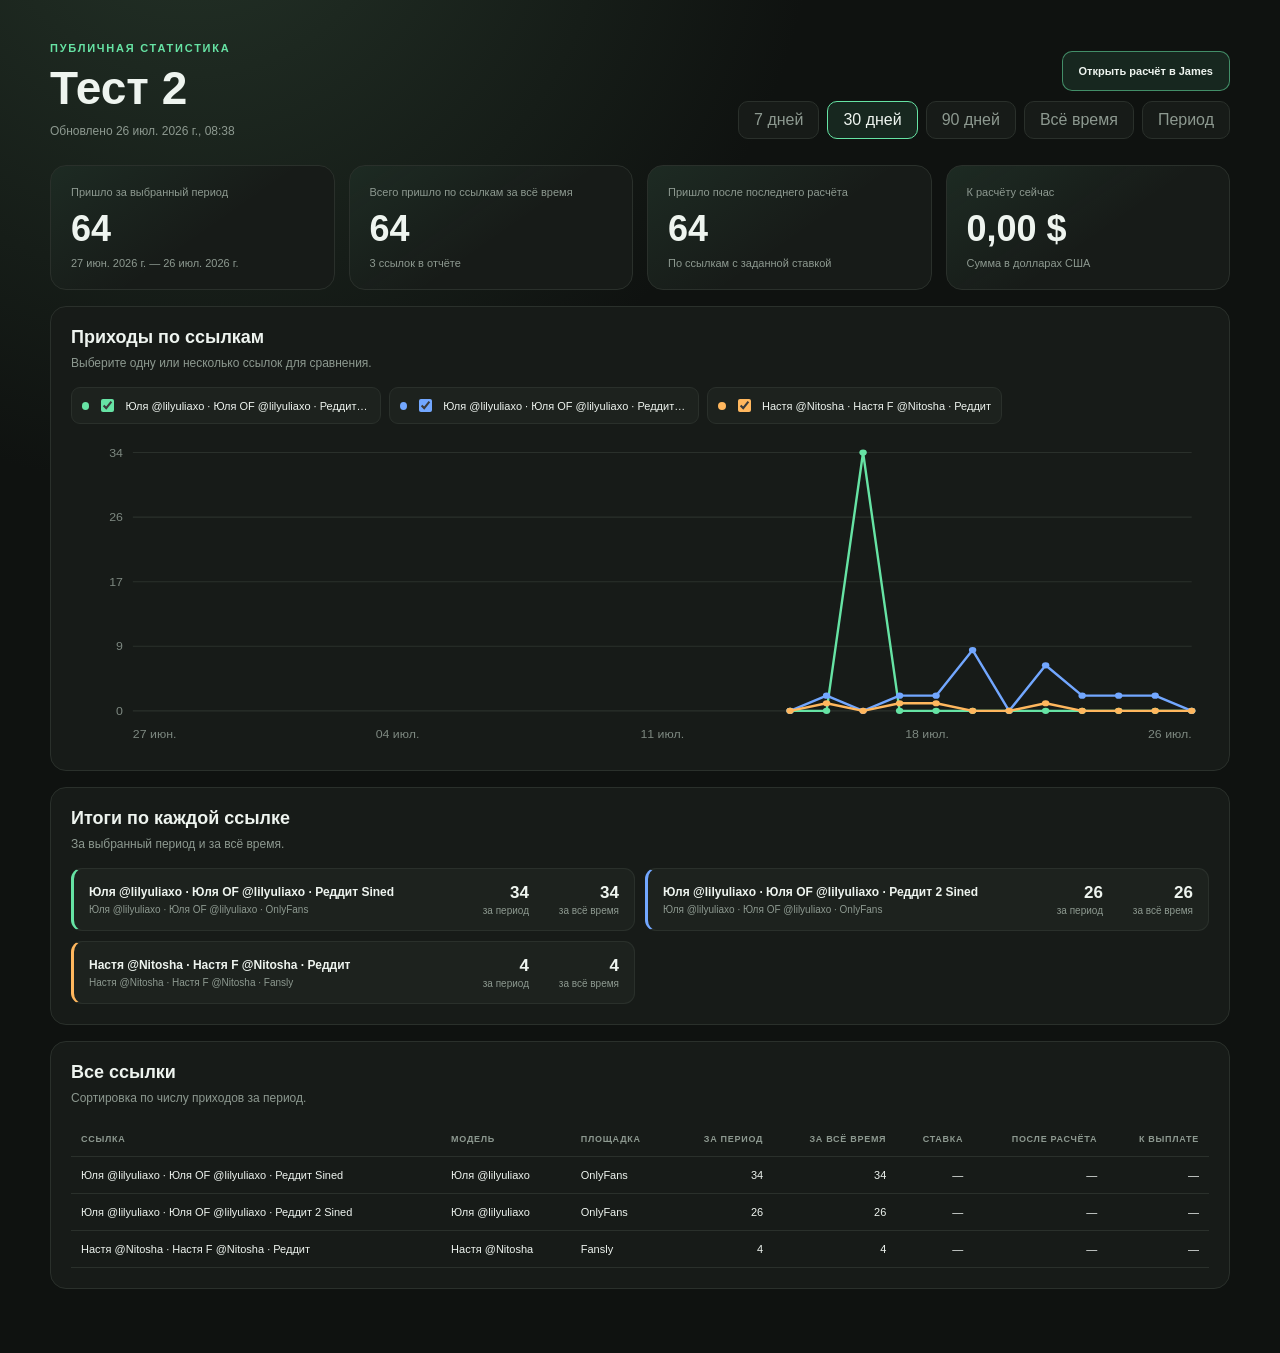
==== shared/1/index.html @ b316cd3e "Publish shared report · Тест 2" ====
<!doctype html>
<html lang="ru">
<head>
  <meta charset="utf-8">
  <meta name="viewport" content="width=device-width,initial-scale=1">
  <meta name="robots" content="noindex,nofollow">
  <meta name="referrer" content="no-referrer">
  <meta http-equiv="Content-Security-Policy" content="default-src 'none'; script-src 'unsafe-inline'; style-src 'unsafe-inline'; img-src data:; connect-src 'none'; font-src 'none'; object-src 'none'; base-uri 'none'; form-action 'none'">
  <title>Тест 2 · Статистика приходов</title>
  <style>
  :root{color-scheme:dark;--bg:#0f1210;--surface:#171b18;--surface-2:#1d221e;--line:#2a302b;--text:#eef4ef;--muted:#8d9990;--green:#66e3a4;--radius:16px;font-family:Inter,-apple-system,BlinkMacSystemFont,"Segoe UI",sans-serif}
  *{box-sizing:border-box}body{margin:0;background:radial-gradient(circle at 15% -10%,#243328 0,transparent 34%),var(--bg);color:var(--text)}button,input,a{font:inherit}.shell{width:min(1180px,calc(100% - 32px));margin:0 auto;padding:38px 0 64px}
  .eyebrow{color:var(--green);font-size:11px;font-weight:800;letter-spacing:.16em;text-transform:uppercase}.heading{display:flex;align-items:flex-end;justify-content:space-between;gap:24px;margin-bottom:26px}.heading h1{max-width:740px;margin:8px 0 9px;font-size:clamp(28px,4vw,46px);line-height:1.05}.muted{color:var(--muted);font-size:12px}.range-controls,.custom-range,.series-filters{display:flex;align-items:center;flex-wrap:wrap;gap:8px}
  .heading-actions{display:grid;justify-items:end;gap:10px}.manage-link{min-height:40px;display:inline-flex;align-items:center;padding:0 16px;border:1px solid rgba(102,227,164,.55);border-radius:10px;background:rgba(102,227,164,.1);color:var(--text);font-size:11px;font-weight:750;text-decoration:none}.manage-link:hover{background:rgba(102,227,164,.16)}
  .range-controls{justify-content:flex-end}.range-controls button,.custom-range button{min-height:38px;padding:0 15px;border:1px solid var(--line);border-radius:10px;background:var(--surface);color:var(--muted);cursor:pointer}.range-controls button.active{border-color:var(--green);background:rgba(102,227,164,.1);color:var(--text)}.custom-range{justify-content:flex-end;margin:-12px 0 18px}.custom-range[hidden]{display:none}.custom-range label{display:flex;align-items:center;gap:8px;color:var(--muted);font-size:11px}.custom-range input{height:38px;border:1px solid var(--line);border-radius:10px;background:var(--surface);color:var(--text);padding:0 10px}
  .metric-grid{display:grid;grid-template-columns:repeat(4,minmax(0,1fr));gap:14px}.metric{padding:20px;border:1px solid var(--line);border-radius:var(--radius);background:linear-gradient(145deg,rgba(102,227,164,.08),transparent 55%),var(--surface)}.metric span,.metric small{display:block;color:var(--muted);font-size:11px}.metric strong{display:block;margin:10px 0 7px;font-size:clamp(26px,3vw,36px)}
  .card{margin-top:16px;padding:20px;border:1px solid var(--line);border-radius:var(--radius);background:var(--surface)}.card-heading{display:flex;align-items:flex-start;justify-content:space-between;gap:18px;margin-bottom:16px}.card-heading h2{margin:0 0 5px;font-size:18px}.series-filters{margin-bottom:12px}.series-filter{--series-color:var(--green);display:flex;align-items:center;gap:8px;max-width:310px;padding:8px 10px;border:1px solid var(--line);border-radius:9px;background:var(--surface-2);font-size:11px;cursor:pointer}.series-filter:before{width:8px;height:8px;border-radius:50%;background:var(--series-color);content:""}.series-filter span{overflow:hidden;text-overflow:ellipsis;white-space:nowrap}.series-filter input{accent-color:var(--series-color)}
  #chart{position:relative;min-height:310px}#chart svg{width:100%;height:310px;overflow:visible}.grid-line{stroke:#2a302b;stroke-width:1}.axis-label{fill:#7d8880;font-size:10px}.chart-line{fill:none;stroke-width:2.4;stroke-linecap:round;stroke-linejoin:round;vector-effect:non-scaling-stroke}.chart-crosshair{stroke:rgba(238,244,239,.45);stroke-width:1;stroke-dasharray:4 4;vector-effect:non-scaling-stroke}.chart-hover-dot{stroke:var(--surface);stroke-width:2;vector-effect:non-scaling-stroke}.chart-hit-area{fill:transparent;cursor:crosshair;touch-action:pan-y}.chart-tooltip{position:absolute;z-index:2;min-width:190px;max-width:290px;padding:11px;border:1px solid #374039;border-radius:10px;background:rgba(15,18,16,.96);box-shadow:0 12px 34px rgba(0,0,0,.32);pointer-events:none}.chart-tooltip>strong{display:block;margin-bottom:8px;font-size:11px}.chart-tooltip-rows{display:grid;gap:6px}.chart-tooltip-rows>span{display:grid;grid-template-columns:8px minmax(0,1fr) auto;align-items:center;gap:7px;font-size:10px}.chart-tooltip-rows i{width:8px;height:8px;border-radius:50%}.chart-tooltip-rows span{overflow:hidden;color:var(--muted);text-overflow:ellipsis;white-space:nowrap}.chart-tooltip-rows b{font-variant-numeric:tabular-nums}.chart-empty{min-height:300px;display:grid;place-items:center;color:var(--muted)}
  .link-cards{display:grid;grid-template-columns:repeat(2,minmax(0,1fr));gap:10px}.link-card{--series-color:var(--green);display:flex;align-items:center;justify-content:space-between;gap:16px;padding:14px 15px;border:1px solid var(--line);border-left:3px solid var(--series-color);border-radius:11px;background:var(--surface-2)}.link-card>div:first-child{min-width:0}.link-card strong,.link-card small{display:block}.link-card strong{font-size:12px}.link-card small{margin-top:5px;color:var(--muted);font-size:10px}.link-card .settlement-meta{margin-top:8px;color:#b7c2b9}.link-card-values{display:grid;grid-template-columns:repeat(2,minmax(72px,auto));gap:12px 18px;text-align:right}.link-card-values b,.link-card-values small{display:block}.link-card-values b{font-size:17px}.link-card-values small{margin-top:2px}
  .table-wrap{overflow:auto}table{width:100%;border-collapse:collapse;font-size:11px}th,td{padding:12px 10px;border-bottom:1px solid var(--line);text-align:left;white-space:nowrap}th{color:var(--muted);font-size:9px;letter-spacing:.08em;text-transform:uppercase}.number{text-align:right;font-variant-numeric:tabular-nums}
  @media(max-width:960px){.metric-grid{grid-template-columns:repeat(2,minmax(0,1fr))}}
  @media(max-width:760px){.shell{width:min(100% - 20px,1180px);padding-top:24px}.heading{align-items:flex-start;flex-direction:column}.heading-actions{justify-items:start}.range-controls{justify-content:flex-start}.metric-grid,.link-cards{grid-template-columns:1fr}.card{padding:15px}.card-heading{flex-direction:column}.link-card{align-items:flex-start;flex-direction:column}.link-card-values{width:100%;text-align:left}#chart,#chart svg{min-height:250px;height:250px}}
</style>
</head>
<body>
  <main class="shell">
    <header class="heading">
      <div><span class="eyebrow">Публичная статистика</span><h1 id="reportName"></h1><span id="generatedAt" class="muted"></span></div>
      <div class="heading-actions">
        <a class="manage-link" href="https://james-online-app.zendard78.chatgpt.site/?tab=sharedReports&amp;report=1" target="_blank" rel="noopener noreferrer">Открыть расчёт в James</a>
        <div class="range-controls" aria-label="Период">
          <button type="button" data-range="7">7 дней</button>
          <button class="active" type="button" data-range="30">30 дней</button>
          <button type="button" data-range="90">90 дней</button>
          <button type="button" data-range="all">Всё время</button>
          <button type="button" data-range="custom">Период</button>
        </div>
      </div>
    </header>
    <div id="customRange" class="custom-range" hidden><label>С даты <input id="dateFrom" type="date"></label><label>По дату <input id="dateTo" type="date"></label><button id="applyRange" type="button">Применить</button></div>
    <section class="metric-grid">
      <article class="metric"><span>Пришло за выбранный период</span><strong id="periodTotal">0</strong><small id="rangeLabel"></small></article>
      <article class="metric"><span>Всего пришло по ссылкам за всё время</span><strong id="allTimeTotal">0</strong><small>3 ссылок в отчёте</small></article>
      <article class="metric"><span>Пришло после последнего расчёта</span><strong id="dueSubscribersTotal">0</strong><small>По ссылкам с заданной ставкой</small></article>
      <article class="metric"><span>К расчёту сейчас</span><strong id="dueAmountTotal">$0</strong><small>Сумма в долларах США</small></article>
    </section>
    <section class="card"><div class="card-heading"><div><h2>Приходы по ссылкам</h2><span class="muted">Выберите одну или несколько ссылок для сравнения.</span></div></div><div id="seriesFilters" class="series-filters"></div><div id="chart" role="img" aria-label="График приходов по ссылкам"></div></section>
    <section class="card"><div class="card-heading"><div><h2>Итоги по каждой ссылке</h2><span class="muted">За выбранный период и за всё время.</span></div></div><div id="linkCards" class="link-cards"></div></section>
    <section class="card"><div class="card-heading"><div><h2>Все ссылки</h2><span class="muted">Сортировка по числу приходов за период.</span></div></div><div class="table-wrap"><table><thead><tr><th>Ссылка</th><th>Модель</th><th>Площадка</th><th class="number">За период</th><th class="number">За всё время</th><th class="number">Ставка</th><th class="number">После расчёта</th><th class="number">К выплате</th></tr></thead><tbody id="reportRows"></tbody></table></div></section>
  </main>
  <script id="report-data" type="application/json">{"schemaVersion":2,"name":"Тест 2","generatedAt":"2026-07-26T08:38:08.080Z","managementUrl":"https://james-online-app.zendard78.chatgpt.site/?tab=sharedReports&report=1","series":[{"id":"c42627c9-34d9-4897-bea7-6b81f7893067:реддит sined","modelId":"legacy-model","modelName":"Юля @lilyuliaxo","pageId":"c42627c9-34d9-4897-bea7-6b81f7893067","pageName":"Юля OF @lilyuliaxo","platform":"onlyfans","label":"Юля @lilyuliaxo · Юля OF @lilyuliaxo · Реддит Sined","color":"#66e3a4","values":[{"date":"2026-07-15","value":0},{"date":"2026-07-16","value":0},{"date":"2026-07-17","value":34},{"date":"2026-07-18","value":0},{"date":"2026-07-19","value":0},{"date":"2026-07-20","value":0},{"date":"2026-07-21","value":0},{"date":"2026-07-22","value":0},{"date":"2026-07-23","value":0},{"date":"2026-07-24","value":0},{"date":"2026-07-25","value":0},{"date":"2026-07-26","value":0}],"total":34,"payout":{"rate":0,"settledTotal":0,"settledAt":"","dueSubscribers":34,"dueAmount":0}},{"id":"c42627c9-34d9-4897-bea7-6b81f7893067:реддит 2 sined","modelId":"legacy-model","modelName":"Юля @lilyuliaxo","pageId":"c42627c9-34d9-4897-bea7-6b81f7893067","pageName":"Юля OF @lilyuliaxo","platform":"onlyfans","label":"Юля @lilyuliaxo · Юля OF @lilyuliaxo · Реддит 2 Sined","color":"#72a7ff","values":[{"date":"2026-07-15","value":0},{"date":"2026-07-16","value":2},{"date":"2026-07-17","value":0},{"date":"2026-07-18","value":2},{"date":"2026-07-19","value":2},{"date":"2026-07-20","value":8},{"date":"2026-07-21","value":0},{"date":"2026-07-22","value":6},{"date":"2026-07-23","value":2},{"date":"2026-07-24","value":2},{"date":"2026-07-25","value":2},{"date":"2026-07-26","value":0}],"total":26,"payout":{"rate":0,"settledTotal":0,"settledAt":"","dueSubscribers":26,"dueAmount":0}},{"id":"5571b879-e197-4fa4-8a8e-0ea846f3043e:реддит","modelId":"cf2edc68-147a-4d9d-b8b1-5f0ba461cb7d","modelName":"Настя @Nitosha","pageId":"5571b879-e197-4fa4-8a8e-0ea846f3043e","pageName":"Настя F @Nitosha","platform":"fansly","label":"Настя @Nitosha · Настя F @Nitosha · Реддит","color":"#ffb75e","values":[{"date":"2026-07-15","value":0},{"date":"2026-07-16","value":1},{"date":"2026-07-17","value":0},{"date":"2026-07-18","value":1},{"date":"2026-07-19","value":1},{"date":"2026-07-20","value":0},{"date":"2026-07-21","value":0},{"date":"2026-07-22","value":1},{"date":"2026-07-23","value":0},{"date":"2026-07-24","value":0},{"date":"2026-07-25","value":0},{"date":"2026-07-26","value":0}],"total":4,"payout":{"rate":0,"settledTotal":0,"settledAt":"","dueSubscribers":4,"dueAmount":0}}]}</script>
  <script>(function publicReportApp() {
  const report = JSON.parse(document.querySelector("#report-data").textContent);
  const selected = new Set(report.series.map((item) => item.id));
  const allDates = report.series.flatMap((item) => item.values.map((entry) => entry.date)).sort();
  const lastDate = allDates.at(-1) || new Date().toISOString().slice(0, 10);
  const firstDate = allDates[0] || lastDate;
  let rangeMode = "30";

  const $ = (selector) => document.querySelector(selector);
  const formatNumber = (value) => new Intl.NumberFormat("ru-RU").format(Number(value) || 0);
  const formatCurrency = (value) => new Intl.NumberFormat("ru-RU", {
    style: "currency",
    currency: "USD",
    minimumFractionDigits: 2,
    maximumFractionDigits: 2
  }).format(Number(value) || 0);
  const formatDate = (value, includeYear = true) => new Intl.DateTimeFormat("ru-RU", {
    day: "2-digit",
    month: "short",
    ...(includeYear ? { year: "numeric" } : {})
  }).format(new Date(value + "T12:00:00"));
  const formatTimestamp = (value) => value
    ? new Intl.DateTimeFormat("ru-RU", {
        dateStyle: "medium",
        timeStyle: "short"
      }).format(new Date(value))
    : "Расчётов ещё не было";
  const addDays = (value, amount) => {
    const date = new Date(value + "T12:00:00");
    date.setDate(date.getDate() + amount);
    return date.toISOString().slice(0, 10);
  };
  const forms = (value) => {
    const number = Math.abs(Number(value)) % 100;
    const last = number % 10;
    return number > 10 && number < 20 ? "фанов" : last === 1 ? "фан" : last > 1 && last < 5 ? "фана" : "фанов";
  };

  function activeRange() {
    if (rangeMode === "all") return { from: firstDate, to: lastDate };
    if (rangeMode === "custom") return { from: $("#dateFrom").value, to: $("#dateTo").value };
    return { from: addDays(lastDate, -(Number(rangeMode) - 1)), to: lastDate };
  }

  function valuesInRange(item, range) {
    return item.values.filter((entry) => entry.date >= range.from && entry.date <= range.to);
  }

  function totalInRange(item, range) {
    return valuesInRange(item, range).reduce((sum, entry) => sum + entry.value, 0);
  }

  function renderFilters() {
    const fragment = document.createDocumentFragment();
    report.series.forEach((item) => {
      const label = document.createElement("label");
      label.className = "series-filter";
      label.style.setProperty("--series-color", item.color);
      const input = document.createElement("input");
      input.type = "checkbox";
      input.checked = selected.has(item.id);
      input.addEventListener("change", () => {
        if (input.checked) selected.add(item.id); else selected.delete(item.id);
        render();
      });
      const copy = document.createElement("span");
      copy.textContent = item.label;
      label.append(input, copy);
      fragment.append(label);
    });
    $("#seriesFilters").replaceChildren(fragment);
  }

  function renderChart(range) {
    const series = report.series.filter((item) => selected.has(item.id)).map((item) => ({
      ...item,
      values: valuesInRange(item, range)
    }));
    const points = series.flatMap((item) => item.values);
    if (!points.length) {
      const empty = document.createElement("div");
      empty.className = "chart-empty";
      empty.textContent = "Нет данных для выбранного периода";
      $("#chart").replaceChildren(empty);
      return;
    }
    const ns = "http://www.w3.org/2000/svg";
    const svg = document.createElementNS(ns, "svg");
    svg.setAttribute("viewBox", "0 0 920 300");
    svg.setAttribute("preserveAspectRatio", "none");
    const left = 50;
    const right = 14;
    const top = 16;
    const bottom = 34;
    const width = 920 - left - right;
    const height = 300 - top - bottom;
    const start = new Date(range.from + "T00:00:00Z").getTime();
    const end = new Date(range.to + "T00:00:00Z").getTime();
    const span = Math.max(86400000, end - start);
    const maximum = Math.max(1, ...points.map((entry) => Number(entry.value) || 0));
    const x = (date) => left + ((new Date(date + "T00:00:00Z").getTime() - start) / span) * width;
    const y = (value) => top + height - (Number(value) / maximum) * height;

    for (let index = 0; index <= 4; index += 1) {
      const ratio = index / 4;
      const gridY = top + ratio * height;
      const line = document.createElementNS(ns, "line");
      line.setAttribute("x1", left);
      line.setAttribute("x2", left + width);
      line.setAttribute("y1", gridY);
      line.setAttribute("y2", gridY);
      line.setAttribute("class", "grid-line");
      const label = document.createElementNS(ns, "text");
      label.setAttribute("x", left - 8);
      label.setAttribute("y", gridY + 4);
      label.setAttribute("text-anchor", "end");
      label.setAttribute("class", "axis-label");
      label.textContent = formatNumber(Math.round(maximum * (1 - ratio)));
      svg.append(line, label);
    }
    for (let index = 0; index <= 4; index += 1) {
      const ratio = index / 4;
      const date = new Date(start + (end - start) * ratio).toISOString().slice(0, 10);
      const label = document.createElementNS(ns, "text");
      label.setAttribute("x", left + width * ratio);
      label.setAttribute("y", 292);
      label.setAttribute("text-anchor", index === 0 ? "start" : index === 4 ? "end" : "middle");
      label.setAttribute("class", "axis-label");
      label.textContent = formatDate(date, false);
      svg.append(label);
    }
    series.forEach((item) => {
      if (!item.values.length) return;
      const path = document.createElementNS(ns, "path");
      path.setAttribute("d", item.values.map((entry, index) => (index ? "L" : "M") + x(entry.date).toFixed(2) + "," + y(entry.value).toFixed(2)).join(" "));
      path.setAttribute("class", "chart-line");
      path.setAttribute("stroke", item.color);
      svg.append(path);
      const dotStep = Math.max(1, Math.ceil(item.values.length / 70));
      item.values.forEach((entry, index) => {
        if (index % dotStep && index !== item.values.length - 1) return;
        const dot = document.createElementNS(ns, "circle");
        dot.setAttribute("cx", x(entry.date));
        dot.setAttribute("cy", y(entry.value));
        dot.setAttribute("r", 3);
        dot.setAttribute("fill", item.color);
        const title = document.createElementNS(ns, "title");
        title.textContent = item.label + " · " + formatDate(entry.date) + " · " + formatNumber(entry.value) + " " + forms(entry.value);
        dot.append(title);
        svg.append(dot);
      });
    });
    const crosshair = document.createElementNS(ns, "line");
    crosshair.setAttribute("y1", top);
    crosshair.setAttribute("y2", top + height);
    crosshair.setAttribute("class", "chart-crosshair");
    crosshair.style.display = "none";
    svg.append(crosshair);

    const hoverDots = series.map((item) => {
      const dot = document.createElementNS(ns, "circle");
      dot.setAttribute("r", 4.5);
      dot.setAttribute("fill", item.color);
      dot.setAttribute("class", "chart-hover-dot");
      dot.style.display = "none";
      svg.append(dot);
      return { item, dot };
    });
    const hitArea = document.createElementNS(ns, "rect");
    hitArea.setAttribute("x", left);
    hitArea.setAttribute("y", top);
    hitArea.setAttribute("width", width);
    hitArea.setAttribute("height", height);
    hitArea.setAttribute("class", "chart-hit-area");
    svg.append(hitArea);

    const tooltip = document.createElement("div");
    tooltip.className = "chart-tooltip";
    tooltip.hidden = true;
    const dates = [...new Set(points.map((entry) => entry.date))].sort();
    const chart = $("#chart");
    const hideTooltip = () => {
      tooltip.hidden = true;
      crosshair.style.display = "none";
      hoverDots.forEach(({ dot }) => { dot.style.display = "none"; });
    };
    const showTooltip = (event) => {
      const bounds = svg.getBoundingClientRect();
      if (!bounds.width || !dates.length) return;
      const pointerRatio = Math.max(
        0,
        Math.min(1, (event.clientX - bounds.left) / bounds.width)
      );
      const pointerTime = start + pointerRatio * (end - start);
      const date = dates.reduce((nearest, candidate) =>
        Math.abs(new Date(candidate + "T00:00:00Z").getTime() - pointerTime) <
        Math.abs(new Date(nearest + "T00:00:00Z").getTime() - pointerTime)
          ? candidate
          : nearest
      );
      const viewX = x(date);
      crosshair.setAttribute("x1", viewX);
      crosshair.setAttribute("x2", viewX);
      crosshair.style.display = "";

      const title = document.createElement("strong");
      title.textContent = formatDate(date);
      const rows = document.createElement("div");
      rows.className = "chart-tooltip-rows";
      hoverDots.forEach(({ item, dot }) => {
        const value = item.values.find((entry) => entry.date === date)?.value || 0;
        dot.setAttribute("cx", viewX);
        dot.setAttribute("cy", y(value));
        dot.style.display = "";
        const row = document.createElement("span");
        const marker = document.createElement("i");
        marker.style.background = item.color;
        const label = document.createElement("span");
        label.textContent = item.label;
        const amount = document.createElement("b");
        amount.textContent = formatNumber(value);
        row.append(marker, label, amount);
        rows.append(row);
      });
      tooltip.replaceChildren(title, rows);
      tooltip.hidden = false;
      const chartBounds = chart.getBoundingClientRect();
      const desiredLeft = event.clientX - chartBounds.left + 14;
      const maxLeft = Math.max(8, chartBounds.width - tooltip.offsetWidth - 8);
      tooltip.style.left = Math.min(maxLeft, Math.max(8, desiredLeft)) + "px";
      tooltip.style.top = "12px";
    };
    hitArea.addEventListener("pointermove", showTooltip);
    hitArea.addEventListener("pointerleave", hideTooltip);
    chart.replaceChildren(svg, tooltip);
  }

  function renderCards(range) {
    const cards = report.series.map((item) => {
      const card = document.createElement("article");
      card.className = "link-card";
      card.style.setProperty("--series-color", item.color);
      const heading = document.createElement("div");
      const label = document.createElement("strong");
      label.textContent = item.label;
      const meta = document.createElement("small");
      meta.textContent = item.modelName + " · " + item.pageName + " · " + (item.platform === "fansly" ? "Fansly" : "OnlyFans");
      heading.append(label, meta);
      const values = document.createElement("div");
      values.className = "link-card-values";
      const period = document.createElement("span");
      period.innerHTML = "<b>" + formatNumber(totalInRange(item, range)) + "</b><small>за период</small>";
      const all = document.createElement("span");
      all.innerHTML = "<b>" + formatNumber(item.total) + "</b><small>за всё время</small>";
      values.append(period, all);
      if (item.payout?.rate > 0) {
        const sinceSettlement = document.createElement("span");
        sinceSettlement.innerHTML =
          "<b>" + formatNumber(item.payout.dueSubscribers) +
          "</b><small>после расчёта</small>";
        const due = document.createElement("span");
        due.innerHTML =
          "<b>" + formatCurrency(item.payout.dueAmount) +
          "</b><small>" + formatCurrency(item.payout.rate) +
          " за подписчика</small>";
        values.append(sinceSettlement, due);
        const settlement = document.createElement("small");
        settlement.className = "settlement-meta";
        settlement.textContent =
          "Последний расчёт: " + formatTimestamp(item.payout.settledAt);
        heading.append(settlement);
      }
      card.append(heading, values);
      return card;
    });
    $("#linkCards").replaceChildren(...cards);
  }

  function renderTable(range) {
    const rows = [...report.series]
      .sort((left, right) => totalInRange(right, range) - totalInRange(left, range))
      .map((item) => {
        const row = document.createElement("tr");
        [
          item.label,
          item.modelName,
          item.platform === "fansly" ? "Fansly" : "OnlyFans",
          formatNumber(totalInRange(item, range)),
          formatNumber(item.total),
          item.payout?.rate > 0
            ? formatCurrency(item.payout.rate)
            : "—",
          item.payout?.rate > 0
            ? formatNumber(item.payout.dueSubscribers)
            : "—",
          item.payout?.rate > 0
            ? formatCurrency(item.payout.dueAmount)
            : "—"
        ].forEach((value, index) => {
          const cell = document.createElement("td");
          cell.textContent = value;
          if (index > 2) cell.className = "number";
          row.append(cell);
        });
        return row;
      });
    $("#reportRows").replaceChildren(...rows);
  }

  function render() {
    const range = activeRange();
    if (!range.from || !range.to || range.from > range.to) return;
    const periodTotal = report.series.reduce((sum, item) => sum + totalInRange(item, range), 0);
    const allTimeTotal = report.series.reduce((sum, item) => sum + item.total, 0);
    const dueSubscribers = report.series.reduce(
      (sum, item) => sum + (Number(item.payout?.dueSubscribers) || 0),
      0
    );
    const dueAmount = report.series.reduce(
      (sum, item) => sum + (Number(item.payout?.dueAmount) || 0),
      0
    );
    $("#periodTotal").textContent = formatNumber(periodTotal);
    $("#allTimeTotal").textContent = formatNumber(allTimeTotal);
    $("#dueSubscribersTotal").textContent = formatNumber(dueSubscribers);
    $("#dueAmountTotal").textContent = formatCurrency(dueAmount);
    $("#rangeLabel").textContent = formatDate(range.from) + " — " + formatDate(range.to);
    renderFilters();
    renderChart(range);
    renderCards(range);
    renderTable(range);
  }

  $("#reportName").textContent = report.name;
  $("#generatedAt").textContent = "Обновлено " + new Intl.DateTimeFormat("ru-RU", { dateStyle: "medium", timeStyle: "short" }).format(new Date(report.generatedAt));
  $("#dateFrom").value = firstDate;
  $("#dateTo").value = lastDate;
  document.querySelectorAll("[data-range]").forEach((button) => button.addEventListener("click", () => {
    rangeMode = button.dataset.range;
    document.querySelectorAll("[data-range]").forEach((item) => item.classList.toggle("active", item === button));
    $("#customRange").hidden = rangeMode !== "custom";
    if (rangeMode !== "custom") render();
  }));
  $("#applyRange").addEventListener("click", render);
  render();
})();</script>
</body>
</html>
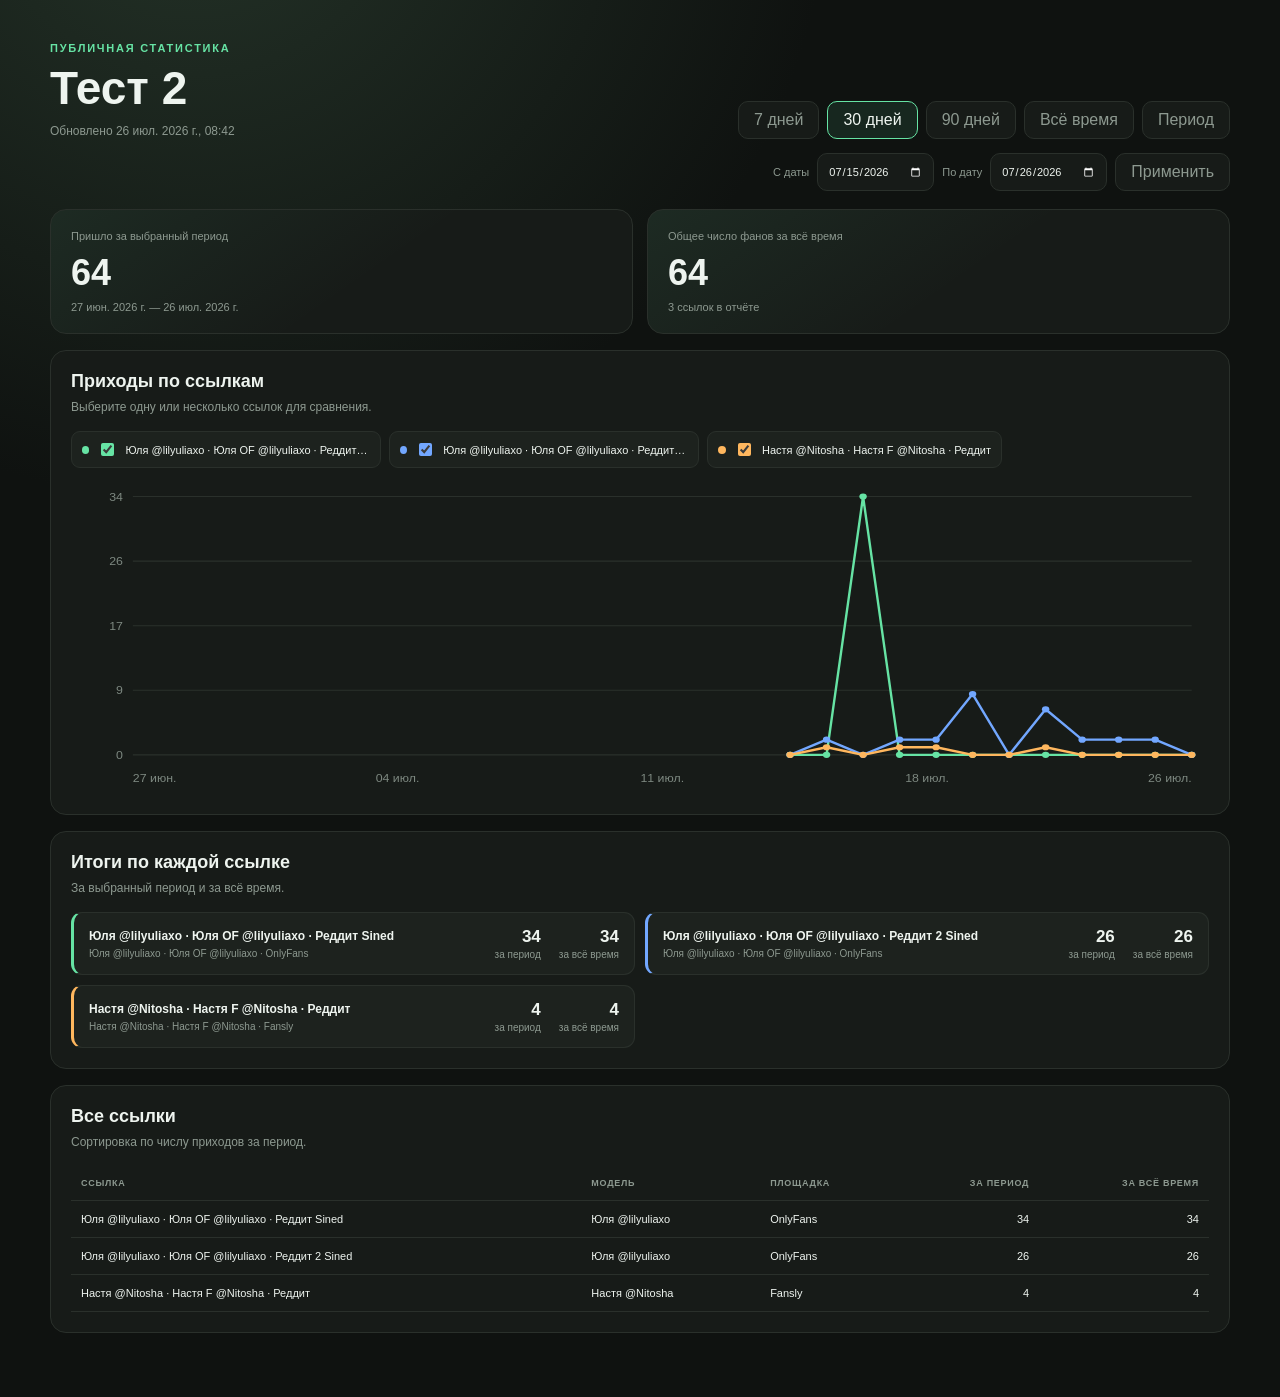
==== commit 4b373eaf: "Update shared report · Тест 2" ====
--- a/shared/1/index.html
+++ b/shared/1/index.html
@@ -4,51 +4,42 @@
   <meta charset="utf-8">
   <meta name="viewport" content="width=device-width,initial-scale=1">
   <meta name="robots" content="noindex,nofollow">
-  <meta name="referrer" content="no-referrer">
-  <meta http-equiv="Content-Security-Policy" content="default-src 'none'; script-src 'unsafe-inline'; style-src 'unsafe-inline'; img-src data:; connect-src 'none'; font-src 'none'; object-src 'none'; base-uri 'none'; form-action 'none'">
   <title>Тест 2 · Статистика приходов</title>
   <style>
   :root{color-scheme:dark;--bg:#0f1210;--surface:#171b18;--surface-2:#1d221e;--line:#2a302b;--text:#eef4ef;--muted:#8d9990;--green:#66e3a4;--radius:16px;font-family:Inter,-apple-system,BlinkMacSystemFont,"Segoe UI",sans-serif}
-  *{box-sizing:border-box}body{margin:0;background:radial-gradient(circle at 15% -10%,#243328 0,transparent 34%),var(--bg);color:var(--text)}button,input,a{font:inherit}.shell{width:min(1180px,calc(100% - 32px));margin:0 auto;padding:38px 0 64px}
+  *{box-sizing:border-box}body{margin:0;background:radial-gradient(circle at 15% -10%,#243328 0,transparent 34%),var(--bg);color:var(--text)}button,input{font:inherit}.shell{width:min(1180px,calc(100% - 32px));margin:0 auto;padding:38px 0 64px}
   .eyebrow{color:var(--green);font-size:11px;font-weight:800;letter-spacing:.16em;text-transform:uppercase}.heading{display:flex;align-items:flex-end;justify-content:space-between;gap:24px;margin-bottom:26px}.heading h1{max-width:740px;margin:8px 0 9px;font-size:clamp(28px,4vw,46px);line-height:1.05}.muted{color:var(--muted);font-size:12px}.range-controls,.custom-range,.series-filters{display:flex;align-items:center;flex-wrap:wrap;gap:8px}
-  .heading-actions{display:grid;justify-items:end;gap:10px}.manage-link{min-height:40px;display:inline-flex;align-items:center;padding:0 16px;border:1px solid rgba(102,227,164,.55);border-radius:10px;background:rgba(102,227,164,.1);color:var(--text);font-size:11px;font-weight:750;text-decoration:none}.manage-link:hover{background:rgba(102,227,164,.16)}
-  .range-controls{justify-content:flex-end}.range-controls button,.custom-range button{min-height:38px;padding:0 15px;border:1px solid var(--line);border-radius:10px;background:var(--surface);color:var(--muted);cursor:pointer}.range-controls button.active{border-color:var(--green);background:rgba(102,227,164,.1);color:var(--text)}.custom-range{justify-content:flex-end;margin:-12px 0 18px}.custom-range[hidden]{display:none}.custom-range label{display:flex;align-items:center;gap:8px;color:var(--muted);font-size:11px}.custom-range input{height:38px;border:1px solid var(--line);border-radius:10px;background:var(--surface);color:var(--text);padding:0 10px}
-  .metric-grid{display:grid;grid-template-columns:repeat(4,minmax(0,1fr));gap:14px}.metric{padding:20px;border:1px solid var(--line);border-radius:var(--radius);background:linear-gradient(145deg,rgba(102,227,164,.08),transparent 55%),var(--surface)}.metric span,.metric small{display:block;color:var(--muted);font-size:11px}.metric strong{display:block;margin:10px 0 7px;font-size:clamp(26px,3vw,36px)}
+  .range-controls{justify-content:flex-end}.range-controls button,.custom-range button{min-height:38px;padding:0 15px;border:1px solid var(--line);border-radius:10px;background:var(--surface);color:var(--muted);cursor:pointer}.range-controls button.active{border-color:var(--green);background:rgba(102,227,164,.1);color:var(--text)}.custom-range{justify-content:flex-end;margin:-12px 0 18px}.custom-range label{display:flex;align-items:center;gap:8px;color:var(--muted);font-size:11px}.custom-range input{height:38px;border:1px solid var(--line);border-radius:10px;background:var(--surface);color:var(--text);padding:0 10px}
+  .metric-grid{display:grid;grid-template-columns:repeat(2,minmax(0,1fr));gap:14px}.metric{padding:20px;border:1px solid var(--line);border-radius:var(--radius);background:linear-gradient(145deg,rgba(102,227,164,.08),transparent 55%),var(--surface)}.metric span,.metric small{display:block;color:var(--muted);font-size:11px}.metric strong{display:block;margin:10px 0 7px;font-size:36px}
   .card{margin-top:16px;padding:20px;border:1px solid var(--line);border-radius:var(--radius);background:var(--surface)}.card-heading{display:flex;align-items:flex-start;justify-content:space-between;gap:18px;margin-bottom:16px}.card-heading h2{margin:0 0 5px;font-size:18px}.series-filters{margin-bottom:12px}.series-filter{--series-color:var(--green);display:flex;align-items:center;gap:8px;max-width:310px;padding:8px 10px;border:1px solid var(--line);border-radius:9px;background:var(--surface-2);font-size:11px;cursor:pointer}.series-filter:before{width:8px;height:8px;border-radius:50%;background:var(--series-color);content:""}.series-filter span{overflow:hidden;text-overflow:ellipsis;white-space:nowrap}.series-filter input{accent-color:var(--series-color)}
-  #chart{position:relative;min-height:310px}#chart svg{width:100%;height:310px;overflow:visible}.grid-line{stroke:#2a302b;stroke-width:1}.axis-label{fill:#7d8880;font-size:10px}.chart-line{fill:none;stroke-width:2.4;stroke-linecap:round;stroke-linejoin:round;vector-effect:non-scaling-stroke}.chart-crosshair{stroke:rgba(238,244,239,.45);stroke-width:1;stroke-dasharray:4 4;vector-effect:non-scaling-stroke}.chart-hover-dot{stroke:var(--surface);stroke-width:2;vector-effect:non-scaling-stroke}.chart-hit-area{fill:transparent;cursor:crosshair;touch-action:pan-y}.chart-tooltip{position:absolute;z-index:2;min-width:190px;max-width:290px;padding:11px;border:1px solid #374039;border-radius:10px;background:rgba(15,18,16,.96);box-shadow:0 12px 34px rgba(0,0,0,.32);pointer-events:none}.chart-tooltip>strong{display:block;margin-bottom:8px;font-size:11px}.chart-tooltip-rows{display:grid;gap:6px}.chart-tooltip-rows>span{display:grid;grid-template-columns:8px minmax(0,1fr) auto;align-items:center;gap:7px;font-size:10px}.chart-tooltip-rows i{width:8px;height:8px;border-radius:50%}.chart-tooltip-rows span{overflow:hidden;color:var(--muted);text-overflow:ellipsis;white-space:nowrap}.chart-tooltip-rows b{font-variant-numeric:tabular-nums}.chart-empty{min-height:300px;display:grid;place-items:center;color:var(--muted)}
-  .link-cards{display:grid;grid-template-columns:repeat(2,minmax(0,1fr));gap:10px}.link-card{--series-color:var(--green);display:flex;align-items:center;justify-content:space-between;gap:16px;padding:14px 15px;border:1px solid var(--line);border-left:3px solid var(--series-color);border-radius:11px;background:var(--surface-2)}.link-card>div:first-child{min-width:0}.link-card strong,.link-card small{display:block}.link-card strong{font-size:12px}.link-card small{margin-top:5px;color:var(--muted);font-size:10px}.link-card .settlement-meta{margin-top:8px;color:#b7c2b9}.link-card-values{display:grid;grid-template-columns:repeat(2,minmax(72px,auto));gap:12px 18px;text-align:right}.link-card-values b,.link-card-values small{display:block}.link-card-values b{font-size:17px}.link-card-values small{margin-top:2px}
+  #chart{position:relative;min-height:310px}#chart svg{width:100%;height:310px;overflow:visible}.grid-line{stroke:#2a302b;stroke-width:1}.axis-label{fill:#7d8880;font-size:10px}.chart-line{fill:none;stroke-width:2.4;stroke-linecap:round;stroke-linejoin:round;vector-effect:non-scaling-stroke}.chart-empty{min-height:300px;display:grid;place-items:center;color:var(--muted)}
+  .link-cards{display:grid;grid-template-columns:repeat(2,minmax(0,1fr));gap:10px}.link-card{--series-color:var(--green);display:flex;align-items:center;justify-content:space-between;gap:16px;padding:14px 15px;border:1px solid var(--line);border-left:3px solid var(--series-color);border-radius:11px;background:var(--surface-2)}.link-card strong,.link-card small{display:block}.link-card strong{font-size:12px}.link-card small{margin-top:5px;color:var(--muted);font-size:10px}.link-card-values{display:flex;gap:18px;text-align:right}.link-card-values b,.link-card-values small{display:block}.link-card-values b{font-size:17px}.link-card-values small{margin-top:2px}
   .table-wrap{overflow:auto}table{width:100%;border-collapse:collapse;font-size:11px}th,td{padding:12px 10px;border-bottom:1px solid var(--line);text-align:left;white-space:nowrap}th{color:var(--muted);font-size:9px;letter-spacing:.08em;text-transform:uppercase}.number{text-align:right;font-variant-numeric:tabular-nums}
-  @media(max-width:960px){.metric-grid{grid-template-columns:repeat(2,minmax(0,1fr))}}
-  @media(max-width:760px){.shell{width:min(100% - 20px,1180px);padding-top:24px}.heading{align-items:flex-start;flex-direction:column}.heading-actions{justify-items:start}.range-controls{justify-content:flex-start}.metric-grid,.link-cards{grid-template-columns:1fr}.card{padding:15px}.card-heading{flex-direction:column}.link-card{align-items:flex-start;flex-direction:column}.link-card-values{width:100%;text-align:left}#chart,#chart svg{min-height:250px;height:250px}}
+  @media(max-width:760px){.shell{width:min(100% - 20px,1180px);padding-top:24px}.heading{align-items:flex-start;flex-direction:column}.range-controls{justify-content:flex-start}.metric-grid,.link-cards{grid-template-columns:1fr}.card{padding:15px}.card-heading{flex-direction:column}.link-card{align-items:flex-start;flex-direction:column}.link-card-values{width:100%;justify-content:flex-start;text-align:left}#chart,#chart svg{min-height:250px;height:250px}}
 </style>
 </head>
 <body>
   <main class="shell">
     <header class="heading">
       <div><span class="eyebrow">Публичная статистика</span><h1 id="reportName"></h1><span id="generatedAt" class="muted"></span></div>
-      <div class="heading-actions">
-        <a class="manage-link" href="https://james-online-app.zendard78.chatgpt.site/?tab=sharedReports&amp;report=1" target="_blank" rel="noopener noreferrer">Открыть расчёт в James</a>
-        <div class="range-controls" aria-label="Период">
-          <button type="button" data-range="7">7 дней</button>
-          <button class="active" type="button" data-range="30">30 дней</button>
-          <button type="button" data-range="90">90 дней</button>
-          <button type="button" data-range="all">Всё время</button>
-          <button type="button" data-range="custom">Период</button>
-        </div>
+      <div class="range-controls" aria-label="Период">
+        <button type="button" data-range="7">7 дней</button>
+        <button class="active" type="button" data-range="30">30 дней</button>
+        <button type="button" data-range="90">90 дней</button>
+        <button type="button" data-range="all">Всё время</button>
+        <button type="button" data-range="custom">Период</button>
       </div>
     </header>
     <div id="customRange" class="custom-range" hidden><label>С даты <input id="dateFrom" type="date"></label><label>По дату <input id="dateTo" type="date"></label><button id="applyRange" type="button">Применить</button></div>
     <section class="metric-grid">
       <article class="metric"><span>Пришло за выбранный период</span><strong id="periodTotal">0</strong><small id="rangeLabel"></small></article>
-      <article class="metric"><span>Всего пришло по ссылкам за всё время</span><strong id="allTimeTotal">0</strong><small>3 ссылок в отчёте</small></article>
-      <article class="metric"><span>Пришло после последнего расчёта</span><strong id="dueSubscribersTotal">0</strong><small>По ссылкам с заданной ставкой</small></article>
-      <article class="metric"><span>К расчёту сейчас</span><strong id="dueAmountTotal">$0</strong><small>Сумма в долларах США</small></article>
+      <article class="metric"><span>Общее число фанов за всё время</span><strong id="allTimeTotal">0</strong><small>3 ссылок в отчёте</small></article>
     </section>
     <section class="card"><div class="card-heading"><div><h2>Приходы по ссылкам</h2><span class="muted">Выберите одну или несколько ссылок для сравнения.</span></div></div><div id="seriesFilters" class="series-filters"></div><div id="chart" role="img" aria-label="График приходов по ссылкам"></div></section>
     <section class="card"><div class="card-heading"><div><h2>Итоги по каждой ссылке</h2><span class="muted">За выбранный период и за всё время.</span></div></div><div id="linkCards" class="link-cards"></div></section>
-    <section class="card"><div class="card-heading"><div><h2>Все ссылки</h2><span class="muted">Сортировка по числу приходов за период.</span></div></div><div class="table-wrap"><table><thead><tr><th>Ссылка</th><th>Модель</th><th>Площадка</th><th class="number">За период</th><th class="number">За всё время</th><th class="number">Ставка</th><th class="number">После расчёта</th><th class="number">К выплате</th></tr></thead><tbody id="reportRows"></tbody></table></div></section>
+    <section class="card"><div class="card-heading"><div><h2>Все ссылки</h2><span class="muted">Сортировка по числу приходов за период.</span></div></div><div class="table-wrap"><table><thead><tr><th>Ссылка</th><th>Модель</th><th>Площадка</th><th class="number">За период</th><th class="number">За всё время</th></tr></thead><tbody id="reportRows"></tbody></table></div></section>
   </main>
-  <script id="report-data" type="application/json">{"schemaVersion":2,"name":"Тест 2","generatedAt":"2026-07-26T08:38:08.080Z","managementUrl":"https://james-online-app.zendard78.chatgpt.site/?tab=sharedReports&report=1","series":[{"id":"c42627c9-34d9-4897-bea7-6b81f7893067:реддит sined","modelId":"legacy-model","modelName":"Юля @lilyuliaxo","pageId":"c42627c9-34d9-4897-bea7-6b81f7893067","pageName":"Юля OF @lilyuliaxo","platform":"onlyfans","label":"Юля @lilyuliaxo · Юля OF @lilyuliaxo · Реддит Sined","color":"#66e3a4","values":[{"date":"2026-07-15","value":0},{"date":"2026-07-16","value":0},{"date":"2026-07-17","value":34},{"date":"2026-07-18","value":0},{"date":"2026-07-19","value":0},{"date":"2026-07-20","value":0},{"date":"2026-07-21","value":0},{"date":"2026-07-22","value":0},{"date":"2026-07-23","value":0},{"date":"2026-07-24","value":0},{"date":"2026-07-25","value":0},{"date":"2026-07-26","value":0}],"total":34,"payout":{"rate":0,"settledTotal":0,"settledAt":"","dueSubscribers":34,"dueAmount":0}},{"id":"c42627c9-34d9-4897-bea7-6b81f7893067:реддит 2 sined","modelId":"legacy-model","modelName":"Юля @lilyuliaxo","pageId":"c42627c9-34d9-4897-bea7-6b81f7893067","pageName":"Юля OF @lilyuliaxo","platform":"onlyfans","label":"Юля @lilyuliaxo · Юля OF @lilyuliaxo · Реддит 2 Sined","color":"#72a7ff","values":[{"date":"2026-07-15","value":0},{"date":"2026-07-16","value":2},{"date":"2026-07-17","value":0},{"date":"2026-07-18","value":2},{"date":"2026-07-19","value":2},{"date":"2026-07-20","value":8},{"date":"2026-07-21","value":0},{"date":"2026-07-22","value":6},{"date":"2026-07-23","value":2},{"date":"2026-07-24","value":2},{"date":"2026-07-25","value":2},{"date":"2026-07-26","value":0}],"total":26,"payout":{"rate":0,"settledTotal":0,"settledAt":"","dueSubscribers":26,"dueAmount":0}},{"id":"5571b879-e197-4fa4-8a8e-0ea846f3043e:реддит","modelId":"cf2edc68-147a-4d9d-b8b1-5f0ba461cb7d","modelName":"Настя @Nitosha","pageId":"5571b879-e197-4fa4-8a8e-0ea846f3043e","pageName":"Настя F @Nitosha","platform":"fansly","label":"Настя @Nitosha · Настя F @Nitosha · Реддит","color":"#ffb75e","values":[{"date":"2026-07-15","value":0},{"date":"2026-07-16","value":1},{"date":"2026-07-17","value":0},{"date":"2026-07-18","value":1},{"date":"2026-07-19","value":1},{"date":"2026-07-20","value":0},{"date":"2026-07-21","value":0},{"date":"2026-07-22","value":1},{"date":"2026-07-23","value":0},{"date":"2026-07-24","value":0},{"date":"2026-07-25","value":0},{"date":"2026-07-26","value":0}],"total":4,"payout":{"rate":0,"settledTotal":0,"settledAt":"","dueSubscribers":4,"dueAmount":0}}]}</script>
+  <script id="report-data" type="application/json">{"name":"Тест 2","generatedAt":"2026-07-26T08:42:25.845Z","series":[{"id":"c42627c9-34d9-4897-bea7-6b81f7893067:реддит sined","modelId":"legacy-model","modelName":"Юля @lilyuliaxo","pageId":"c42627c9-34d9-4897-bea7-6b81f7893067","pageName":"Юля OF @lilyuliaxo","platform":"onlyfans","label":"Юля @lilyuliaxo · Юля OF @lilyuliaxo · Реддит Sined","color":"#66e3a4","values":[{"date":"2026-07-15","value":0},{"date":"2026-07-16","value":0},{"date":"2026-07-17","value":34},{"date":"2026-07-18","value":0},{"date":"2026-07-19","value":0},{"date":"2026-07-20","value":0},{"date":"2026-07-21","value":0},{"date":"2026-07-22","value":0},{"date":"2026-07-23","value":0},{"date":"2026-07-24","value":0},{"date":"2026-07-25","value":0},{"date":"2026-07-26","value":0}],"total":34},{"id":"c42627c9-34d9-4897-bea7-6b81f7893067:реддит 2 sined","modelId":"legacy-model","modelName":"Юля @lilyuliaxo","pageId":"c42627c9-34d9-4897-bea7-6b81f7893067","pageName":"Юля OF @lilyuliaxo","platform":"onlyfans","label":"Юля @lilyuliaxo · Юля OF @lilyuliaxo · Реддит 2 Sined","color":"#72a7ff","values":[{"date":"2026-07-15","value":0},{"date":"2026-07-16","value":2},{"date":"2026-07-17","value":0},{"date":"2026-07-18","value":2},{"date":"2026-07-19","value":2},{"date":"2026-07-20","value":8},{"date":"2026-07-21","value":0},{"date":"2026-07-22","value":6},{"date":"2026-07-23","value":2},{"date":"2026-07-24","value":2},{"date":"2026-07-25","value":2},{"date":"2026-07-26","value":0}],"total":26},{"id":"5571b879-e197-4fa4-8a8e-0ea846f3043e:реддит","modelId":"cf2edc68-147a-4d9d-b8b1-5f0ba461cb7d","modelName":"Настя @Nitosha","pageId":"5571b879-e197-4fa4-8a8e-0ea846f3043e","pageName":"Настя F @Nitosha","platform":"fansly","label":"Настя @Nitosha · Настя F @Nitosha · Реддит","color":"#ffb75e","values":[{"date":"2026-07-15","value":0},{"date":"2026-07-16","value":1},{"date":"2026-07-17","value":0},{"date":"2026-07-18","value":1},{"date":"2026-07-19","value":1},{"date":"2026-07-20","value":0},{"date":"2026-07-21","value":0},{"date":"2026-07-22","value":1},{"date":"2026-07-23","value":0},{"date":"2026-07-24","value":0},{"date":"2026-07-25","value":0},{"date":"2026-07-26","value":0}],"total":4}]}</script>
   <script>(function publicReportApp() {
   const report = JSON.parse(document.querySelector("#report-data").textContent);
   const selected = new Set(report.series.map((item) => item.id));
@@ -59,23 +50,11 @@
 
   const $ = (selector) => document.querySelector(selector);
   const formatNumber = (value) => new Intl.NumberFormat("ru-RU").format(Number(value) || 0);
-  const formatCurrency = (value) => new Intl.NumberFormat("ru-RU", {
-    style: "currency",
-    currency: "USD",
-    minimumFractionDigits: 2,
-    maximumFractionDigits: 2
-  }).format(Number(value) || 0);
   const formatDate = (value, includeYear = true) => new Intl.DateTimeFormat("ru-RU", {
     day: "2-digit",
     month: "short",
     ...(includeYear ? { year: "numeric" } : {})
   }).format(new Date(value + "T12:00:00"));
-  const formatTimestamp = (value) => value
-    ? new Intl.DateTimeFormat("ru-RU", {
-        dateStyle: "medium",
-        timeStyle: "short"
-      }).format(new Date(value))
-    : "Расчётов ещё не было";
   const addDays = (value, amount) => {
     const date = new Date(value + "T12:00:00");
     date.setDate(date.getDate() + amount);
@@ -148,7 +127,7 @@
     const start = new Date(range.from + "T00:00:00Z").getTime();
     const end = new Date(range.to + "T00:00:00Z").getTime();
     const span = Math.max(86400000, end - start);
-    const maximum = Math.max(1, ...points.map((entry) => Number(entry.value) || 0));
+    let maximum = Math.max(1, ...points.map((entry) => Number(entry.value) || 0));
     const x = (date) => left + ((new Date(date + "T00:00:00Z").getTime() - start) / span) * width;
     const y = (value) => top + height - (Number(value) / maximum) * height;
 
@@ -201,89 +180,7 @@
         svg.append(dot);
       });
     });
-    const crosshair = document.createElementNS(ns, "line");
-    crosshair.setAttribute("y1", top);
-    crosshair.setAttribute("y2", top + height);
-    crosshair.setAttribute("class", "chart-crosshair");
-    crosshair.style.display = "none";
-    svg.append(crosshair);
-
-    const hoverDots = series.map((item) => {
-      const dot = document.createElementNS(ns, "circle");
-      dot.setAttribute("r", 4.5);
-      dot.setAttribute("fill", item.color);
-      dot.setAttribute("class", "chart-hover-dot");
-      dot.style.display = "none";
-      svg.append(dot);
-      return { item, dot };
-    });
-    const hitArea = document.createElementNS(ns, "rect");
-    hitArea.setAttribute("x", left);
-    hitArea.setAttribute("y", top);
-    hitArea.setAttribute("width", width);
-    hitArea.setAttribute("height", height);
-    hitArea.setAttribute("class", "chart-hit-area");
-    svg.append(hitArea);
-
-    const tooltip = document.createElement("div");
-    tooltip.className = "chart-tooltip";
-    tooltip.hidden = true;
-    const dates = [...new Set(points.map((entry) => entry.date))].sort();
-    const chart = $("#chart");
-    const hideTooltip = () => {
-      tooltip.hidden = true;
-      crosshair.style.display = "none";
-      hoverDots.forEach(({ dot }) => { dot.style.display = "none"; });
-    };
-    const showTooltip = (event) => {
-      const bounds = svg.getBoundingClientRect();
-      if (!bounds.width || !dates.length) return;
-      const pointerRatio = Math.max(
-        0,
-        Math.min(1, (event.clientX - bounds.left) / bounds.width)
-      );
-      const pointerTime = start + pointerRatio * (end - start);
-      const date = dates.reduce((nearest, candidate) =>
-        Math.abs(new Date(candidate + "T00:00:00Z").getTime() - pointerTime) <
-        Math.abs(new Date(nearest + "T00:00:00Z").getTime() - pointerTime)
-          ? candidate
-          : nearest
-      );
-      const viewX = x(date);
-      crosshair.setAttribute("x1", viewX);
-      crosshair.setAttribute("x2", viewX);
-      crosshair.style.display = "";
-
-      const title = document.createElement("strong");
-      title.textContent = formatDate(date);
-      const rows = document.createElement("div");
-      rows.className = "chart-tooltip-rows";
-      hoverDots.forEach(({ item, dot }) => {
-        const value = item.values.find((entry) => entry.date === date)?.value || 0;
-        dot.setAttribute("cx", viewX);
-        dot.setAttribute("cy", y(value));
-        dot.style.display = "";
-        const row = document.createElement("span");
-        const marker = document.createElement("i");
-        marker.style.background = item.color;
-        const label = document.createElement("span");
-        label.textContent = item.label;
-        const amount = document.createElement("b");
-        amount.textContent = formatNumber(value);
-        row.append(marker, label, amount);
-        rows.append(row);
-      });
-      tooltip.replaceChildren(title, rows);
-      tooltip.hidden = false;
-      const chartBounds = chart.getBoundingClientRect();
-      const desiredLeft = event.clientX - chartBounds.left + 14;
-      const maxLeft = Math.max(8, chartBounds.width - tooltip.offsetWidth - 8);
-      tooltip.style.left = Math.min(maxLeft, Math.max(8, desiredLeft)) + "px";
-      tooltip.style.top = "12px";
-    };
-    hitArea.addEventListener("pointermove", showTooltip);
-    hitArea.addEventListener("pointerleave", hideTooltip);
-    chart.replaceChildren(svg, tooltip);
+    $("#chart").replaceChildren(svg);
   }
 
   function renderCards(range) {
@@ -304,23 +201,6 @@
       const all = document.createElement("span");
       all.innerHTML = "<b>" + formatNumber(item.total) + "</b><small>за всё время</small>";
       values.append(period, all);
-      if (item.payout?.rate > 0) {
-        const sinceSettlement = document.createElement("span");
-        sinceSettlement.innerHTML =
-          "<b>" + formatNumber(item.payout.dueSubscribers) +
-          "</b><small>после расчёта</small>";
-        const due = document.createElement("span");
-        due.innerHTML =
-          "<b>" + formatCurrency(item.payout.dueAmount) +
-          "</b><small>" + formatCurrency(item.payout.rate) +
-          " за подписчика</small>";
-        values.append(sinceSettlement, due);
-        const settlement = document.createElement("small");
-        settlement.className = "settlement-meta";
-        settlement.textContent =
-          "Последний расчёт: " + formatTimestamp(item.payout.settledAt);
-        heading.append(settlement);
-      }
       card.append(heading, values);
       return card;
     });
@@ -332,22 +212,7 @@
       .sort((left, right) => totalInRange(right, range) - totalInRange(left, range))
       .map((item) => {
         const row = document.createElement("tr");
-        [
-          item.label,
-          item.modelName,
-          item.platform === "fansly" ? "Fansly" : "OnlyFans",
-          formatNumber(totalInRange(item, range)),
-          formatNumber(item.total),
-          item.payout?.rate > 0
-            ? formatCurrency(item.payout.rate)
-            : "—",
-          item.payout?.rate > 0
-            ? formatNumber(item.payout.dueSubscribers)
-            : "—",
-          item.payout?.rate > 0
-            ? formatCurrency(item.payout.dueAmount)
-            : "—"
-        ].forEach((value, index) => {
+        [item.label, item.modelName, item.platform === "fansly" ? "Fansly" : "OnlyFans", formatNumber(totalInRange(item, range)), formatNumber(item.total)].forEach((value, index) => {
           const cell = document.createElement("td");
           cell.textContent = value;
           if (index > 2) cell.className = "number";
@@ -363,18 +228,8 @@
     if (!range.from || !range.to || range.from > range.to) return;
     const periodTotal = report.series.reduce((sum, item) => sum + totalInRange(item, range), 0);
     const allTimeTotal = report.series.reduce((sum, item) => sum + item.total, 0);
-    const dueSubscribers = report.series.reduce(
-      (sum, item) => sum + (Number(item.payout?.dueSubscribers) || 0),
-      0
-    );
-    const dueAmount = report.series.reduce(
-      (sum, item) => sum + (Number(item.payout?.dueAmount) || 0),
-      0
-    );
     $("#periodTotal").textContent = formatNumber(periodTotal);
     $("#allTimeTotal").textContent = formatNumber(allTimeTotal);
-    $("#dueSubscribersTotal").textContent = formatNumber(dueSubscribers);
-    $("#dueAmountTotal").textContent = formatCurrency(dueAmount);
     $("#rangeLabel").textContent = formatDate(range.from) + " — " + formatDate(range.to);
     renderFilters();
     renderChart(range);
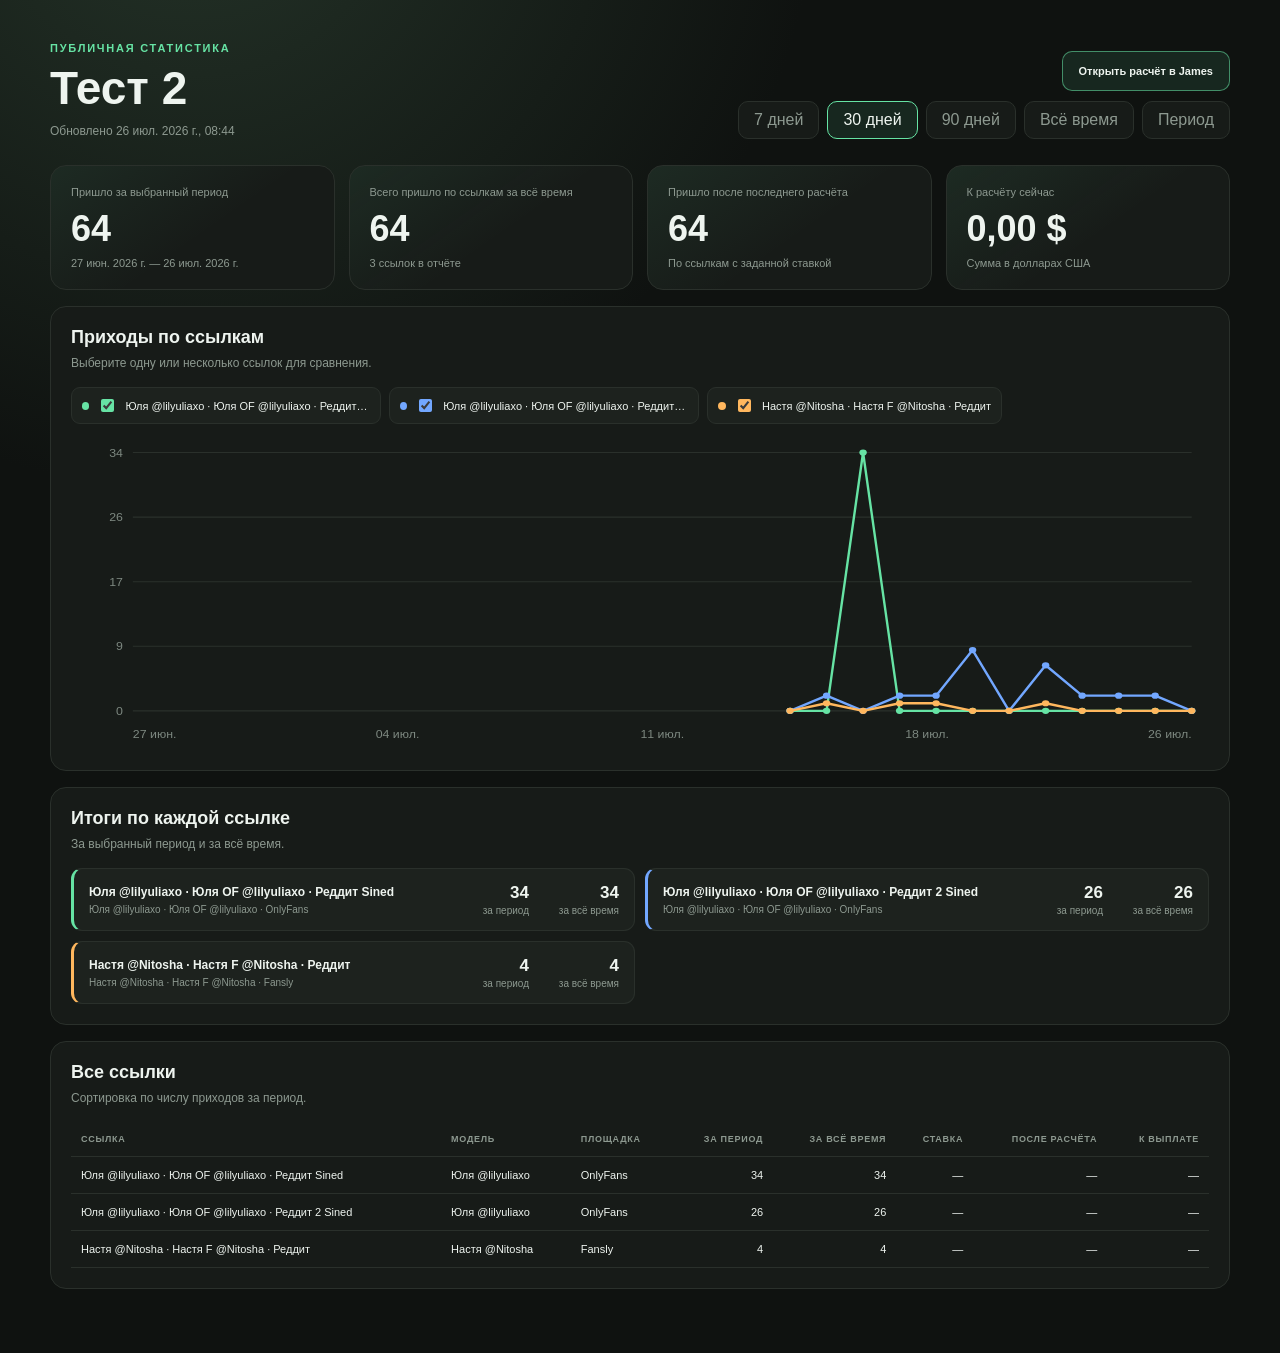
==== commit 0a25b129: "Update shared report · Тест 2" ====
--- a/shared/1/index.html
+++ b/shared/1/index.html
@@ -4,42 +4,51 @@
   <meta charset="utf-8">
   <meta name="viewport" content="width=device-width,initial-scale=1">
   <meta name="robots" content="noindex,nofollow">
+  <meta name="referrer" content="no-referrer">
+  <meta http-equiv="Content-Security-Policy" content="default-src 'none'; script-src 'unsafe-inline'; style-src 'unsafe-inline'; img-src data:; connect-src 'none'; font-src 'none'; object-src 'none'; base-uri 'none'; form-action 'none'">
   <title>Тест 2 · Статистика приходов</title>
   <style>
   :root{color-scheme:dark;--bg:#0f1210;--surface:#171b18;--surface-2:#1d221e;--line:#2a302b;--text:#eef4ef;--muted:#8d9990;--green:#66e3a4;--radius:16px;font-family:Inter,-apple-system,BlinkMacSystemFont,"Segoe UI",sans-serif}
-  *{box-sizing:border-box}body{margin:0;background:radial-gradient(circle at 15% -10%,#243328 0,transparent 34%),var(--bg);color:var(--text)}button,input{font:inherit}.shell{width:min(1180px,calc(100% - 32px));margin:0 auto;padding:38px 0 64px}
+  *{box-sizing:border-box}body{margin:0;background:radial-gradient(circle at 15% -10%,#243328 0,transparent 34%),var(--bg);color:var(--text)}button,input,a{font:inherit}.shell{width:min(1180px,calc(100% - 32px));margin:0 auto;padding:38px 0 64px}
   .eyebrow{color:var(--green);font-size:11px;font-weight:800;letter-spacing:.16em;text-transform:uppercase}.heading{display:flex;align-items:flex-end;justify-content:space-between;gap:24px;margin-bottom:26px}.heading h1{max-width:740px;margin:8px 0 9px;font-size:clamp(28px,4vw,46px);line-height:1.05}.muted{color:var(--muted);font-size:12px}.range-controls,.custom-range,.series-filters{display:flex;align-items:center;flex-wrap:wrap;gap:8px}
-  .range-controls{justify-content:flex-end}.range-controls button,.custom-range button{min-height:38px;padding:0 15px;border:1px solid var(--line);border-radius:10px;background:var(--surface);color:var(--muted);cursor:pointer}.range-controls button.active{border-color:var(--green);background:rgba(102,227,164,.1);color:var(--text)}.custom-range{justify-content:flex-end;margin:-12px 0 18px}.custom-range label{display:flex;align-items:center;gap:8px;color:var(--muted);font-size:11px}.custom-range input{height:38px;border:1px solid var(--line);border-radius:10px;background:var(--surface);color:var(--text);padding:0 10px}
-  .metric-grid{display:grid;grid-template-columns:repeat(2,minmax(0,1fr));gap:14px}.metric{padding:20px;border:1px solid var(--line);border-radius:var(--radius);background:linear-gradient(145deg,rgba(102,227,164,.08),transparent 55%),var(--surface)}.metric span,.metric small{display:block;color:var(--muted);font-size:11px}.metric strong{display:block;margin:10px 0 7px;font-size:36px}
+  .heading-actions{display:grid;justify-items:end;gap:10px}.manage-link{min-height:40px;display:inline-flex;align-items:center;padding:0 16px;border:1px solid rgba(102,227,164,.55);border-radius:10px;background:rgba(102,227,164,.1);color:var(--text);font-size:11px;font-weight:750;text-decoration:none}.manage-link:hover{background:rgba(102,227,164,.16)}
+  .range-controls{justify-content:flex-end}.range-controls button,.custom-range button{min-height:38px;padding:0 15px;border:1px solid var(--line);border-radius:10px;background:var(--surface);color:var(--muted);cursor:pointer}.range-controls button.active{border-color:var(--green);background:rgba(102,227,164,.1);color:var(--text)}.custom-range{justify-content:flex-end;margin:-12px 0 18px}.custom-range[hidden]{display:none}.custom-range label{display:flex;align-items:center;gap:8px;color:var(--muted);font-size:11px}.custom-range input{height:38px;border:1px solid var(--line);border-radius:10px;background:var(--surface);color:var(--text);padding:0 10px}
+  .metric-grid{display:grid;grid-template-columns:repeat(4,minmax(0,1fr));gap:14px}.metric{padding:20px;border:1px solid var(--line);border-radius:var(--radius);background:linear-gradient(145deg,rgba(102,227,164,.08),transparent 55%),var(--surface)}.metric span,.metric small{display:block;color:var(--muted);font-size:11px}.metric strong{display:block;margin:10px 0 7px;font-size:clamp(26px,3vw,36px)}
   .card{margin-top:16px;padding:20px;border:1px solid var(--line);border-radius:var(--radius);background:var(--surface)}.card-heading{display:flex;align-items:flex-start;justify-content:space-between;gap:18px;margin-bottom:16px}.card-heading h2{margin:0 0 5px;font-size:18px}.series-filters{margin-bottom:12px}.series-filter{--series-color:var(--green);display:flex;align-items:center;gap:8px;max-width:310px;padding:8px 10px;border:1px solid var(--line);border-radius:9px;background:var(--surface-2);font-size:11px;cursor:pointer}.series-filter:before{width:8px;height:8px;border-radius:50%;background:var(--series-color);content:""}.series-filter span{overflow:hidden;text-overflow:ellipsis;white-space:nowrap}.series-filter input{accent-color:var(--series-color)}
-  #chart{position:relative;min-height:310px}#chart svg{width:100%;height:310px;overflow:visible}.grid-line{stroke:#2a302b;stroke-width:1}.axis-label{fill:#7d8880;font-size:10px}.chart-line{fill:none;stroke-width:2.4;stroke-linecap:round;stroke-linejoin:round;vector-effect:non-scaling-stroke}.chart-empty{min-height:300px;display:grid;place-items:center;color:var(--muted)}
-  .link-cards{display:grid;grid-template-columns:repeat(2,minmax(0,1fr));gap:10px}.link-card{--series-color:var(--green);display:flex;align-items:center;justify-content:space-between;gap:16px;padding:14px 15px;border:1px solid var(--line);border-left:3px solid var(--series-color);border-radius:11px;background:var(--surface-2)}.link-card strong,.link-card small{display:block}.link-card strong{font-size:12px}.link-card small{margin-top:5px;color:var(--muted);font-size:10px}.link-card-values{display:flex;gap:18px;text-align:right}.link-card-values b,.link-card-values small{display:block}.link-card-values b{font-size:17px}.link-card-values small{margin-top:2px}
+  #chart{position:relative;min-height:310px}#chart svg{width:100%;height:310px;overflow:visible}.grid-line{stroke:#2a302b;stroke-width:1}.axis-label{fill:#7d8880;font-size:10px}.chart-line{fill:none;stroke-width:2.4;stroke-linecap:round;stroke-linejoin:round;vector-effect:non-scaling-stroke}.chart-crosshair{stroke:rgba(238,244,239,.45);stroke-width:1;stroke-dasharray:4 4;vector-effect:non-scaling-stroke}.chart-hover-dot{stroke:var(--surface);stroke-width:2;vector-effect:non-scaling-stroke}.chart-hit-area{fill:transparent;cursor:crosshair;touch-action:pan-y}.chart-tooltip{position:absolute;z-index:2;min-width:190px;max-width:290px;padding:11px;border:1px solid #374039;border-radius:10px;background:rgba(15,18,16,.96);box-shadow:0 12px 34px rgba(0,0,0,.32);pointer-events:none}.chart-tooltip>strong{display:block;margin-bottom:8px;font-size:11px}.chart-tooltip-rows{display:grid;gap:6px}.chart-tooltip-rows>span{display:grid;grid-template-columns:8px minmax(0,1fr) auto;align-items:center;gap:7px;font-size:10px}.chart-tooltip-rows i{width:8px;height:8px;border-radius:50%}.chart-tooltip-rows span{overflow:hidden;color:var(--muted);text-overflow:ellipsis;white-space:nowrap}.chart-tooltip-rows b{font-variant-numeric:tabular-nums}.chart-empty{min-height:300px;display:grid;place-items:center;color:var(--muted)}
+  .link-cards{display:grid;grid-template-columns:repeat(2,minmax(0,1fr));gap:10px}.link-card{--series-color:var(--green);display:flex;align-items:center;justify-content:space-between;gap:16px;padding:14px 15px;border:1px solid var(--line);border-left:3px solid var(--series-color);border-radius:11px;background:var(--surface-2)}.link-card>div:first-child{min-width:0}.link-card strong,.link-card small{display:block}.link-card strong{font-size:12px}.link-card small{margin-top:5px;color:var(--muted);font-size:10px}.link-card .settlement-meta{margin-top:8px;color:#b7c2b9}.link-card-values{display:grid;grid-template-columns:repeat(2,minmax(72px,auto));gap:12px 18px;text-align:right}.link-card-values b,.link-card-values small{display:block}.link-card-values b{font-size:17px}.link-card-values small{margin-top:2px}
   .table-wrap{overflow:auto}table{width:100%;border-collapse:collapse;font-size:11px}th,td{padding:12px 10px;border-bottom:1px solid var(--line);text-align:left;white-space:nowrap}th{color:var(--muted);font-size:9px;letter-spacing:.08em;text-transform:uppercase}.number{text-align:right;font-variant-numeric:tabular-nums}
-  @media(max-width:760px){.shell{width:min(100% - 20px,1180px);padding-top:24px}.heading{align-items:flex-start;flex-direction:column}.range-controls{justify-content:flex-start}.metric-grid,.link-cards{grid-template-columns:1fr}.card{padding:15px}.card-heading{flex-direction:column}.link-card{align-items:flex-start;flex-direction:column}.link-card-values{width:100%;justify-content:flex-start;text-align:left}#chart,#chart svg{min-height:250px;height:250px}}
+  @media(max-width:960px){.metric-grid{grid-template-columns:repeat(2,minmax(0,1fr))}}
+  @media(max-width:760px){.shell{width:min(100% - 20px,1180px);padding-top:24px}.heading{align-items:flex-start;flex-direction:column}.heading-actions{justify-items:start}.range-controls{justify-content:flex-start}.metric-grid,.link-cards{grid-template-columns:1fr}.card{padding:15px}.card-heading{flex-direction:column}.link-card{align-items:flex-start;flex-direction:column}.link-card-values{width:100%;text-align:left}#chart,#chart svg{min-height:250px;height:250px}}
 </style>
 </head>
 <body>
   <main class="shell">
     <header class="heading">
       <div><span class="eyebrow">Публичная статистика</span><h1 id="reportName"></h1><span id="generatedAt" class="muted"></span></div>
-      <div class="range-controls" aria-label="Период">
-        <button type="button" data-range="7">7 дней</button>
-        <button class="active" type="button" data-range="30">30 дней</button>
-        <button type="button" data-range="90">90 дней</button>
-        <button type="button" data-range="all">Всё время</button>
-        <button type="button" data-range="custom">Период</button>
+      <div class="heading-actions">
+        <a class="manage-link" href="https://james-online-app.zendard78.chatgpt.site/?tab=sharedReports&amp;report=1" target="_blank" rel="noopener noreferrer">Открыть расчёт в James</a>
+        <div class="range-controls" aria-label="Период">
+          <button type="button" data-range="7">7 дней</button>
+          <button class="active" type="button" data-range="30">30 дней</button>
+          <button type="button" data-range="90">90 дней</button>
+          <button type="button" data-range="all">Всё время</button>
+          <button type="button" data-range="custom">Период</button>
+        </div>
       </div>
     </header>
     <div id="customRange" class="custom-range" hidden><label>С даты <input id="dateFrom" type="date"></label><label>По дату <input id="dateTo" type="date"></label><button id="applyRange" type="button">Применить</button></div>
     <section class="metric-grid">
       <article class="metric"><span>Пришло за выбранный период</span><strong id="periodTotal">0</strong><small id="rangeLabel"></small></article>
-      <article class="metric"><span>Общее число фанов за всё время</span><strong id="allTimeTotal">0</strong><small>3 ссылок в отчёте</small></article>
+      <article class="metric"><span>Всего пришло по ссылкам за всё время</span><strong id="allTimeTotal">0</strong><small>3 ссылок в отчёте</small></article>
+      <article class="metric"><span>Пришло после последнего расчёта</span><strong id="dueSubscribersTotal">0</strong><small>По ссылкам с заданной ставкой</small></article>
+      <article class="metric"><span>К расчёту сейчас</span><strong id="dueAmountTotal">$0</strong><small>Сумма в долларах США</small></article>
     </section>
     <section class="card"><div class="card-heading"><div><h2>Приходы по ссылкам</h2><span class="muted">Выберите одну или несколько ссылок для сравнения.</span></div></div><div id="seriesFilters" class="series-filters"></div><div id="chart" role="img" aria-label="График приходов по ссылкам"></div></section>
     <section class="card"><div class="card-heading"><div><h2>Итоги по каждой ссылке</h2><span class="muted">За выбранный период и за всё время.</span></div></div><div id="linkCards" class="link-cards"></div></section>
-    <section class="card"><div class="card-heading"><div><h2>Все ссылки</h2><span class="muted">Сортировка по числу приходов за период.</span></div></div><div class="table-wrap"><table><thead><tr><th>Ссылка</th><th>Модель</th><th>Площадка</th><th class="number">За период</th><th class="number">За всё время</th></tr></thead><tbody id="reportRows"></tbody></table></div></section>
+    <section class="card"><div class="card-heading"><div><h2>Все ссылки</h2><span class="muted">Сортировка по числу приходов за период.</span></div></div><div class="table-wrap"><table><thead><tr><th>Ссылка</th><th>Модель</th><th>Площадка</th><th class="number">За период</th><th class="number">За всё время</th><th class="number">Ставка</th><th class="number">После расчёта</th><th class="number">К выплате</th></tr></thead><tbody id="reportRows"></tbody></table></div></section>
   </main>
-  <script id="report-data" type="application/json">{"name":"Тест 2","generatedAt":"2026-07-26T08:42:25.845Z","series":[{"id":"c42627c9-34d9-4897-bea7-6b81f7893067:реддит sined","modelId":"legacy-model","modelName":"Юля @lilyuliaxo","pageId":"c42627c9-34d9-4897-bea7-6b81f7893067","pageName":"Юля OF @lilyuliaxo","platform":"onlyfans","label":"Юля @lilyuliaxo · Юля OF @lilyuliaxo · Реддит Sined","color":"#66e3a4","values":[{"date":"2026-07-15","value":0},{"date":"2026-07-16","value":0},{"date":"2026-07-17","value":34},{"date":"2026-07-18","value":0},{"date":"2026-07-19","value":0},{"date":"2026-07-20","value":0},{"date":"2026-07-21","value":0},{"date":"2026-07-22","value":0},{"date":"2026-07-23","value":0},{"date":"2026-07-24","value":0},{"date":"2026-07-25","value":0},{"date":"2026-07-26","value":0}],"total":34},{"id":"c42627c9-34d9-4897-bea7-6b81f7893067:реддит 2 sined","modelId":"legacy-model","modelName":"Юля @lilyuliaxo","pageId":"c42627c9-34d9-4897-bea7-6b81f7893067","pageName":"Юля OF @lilyuliaxo","platform":"onlyfans","label":"Юля @lilyuliaxo · Юля OF @lilyuliaxo · Реддит 2 Sined","color":"#72a7ff","values":[{"date":"2026-07-15","value":0},{"date":"2026-07-16","value":2},{"date":"2026-07-17","value":0},{"date":"2026-07-18","value":2},{"date":"2026-07-19","value":2},{"date":"2026-07-20","value":8},{"date":"2026-07-21","value":0},{"date":"2026-07-22","value":6},{"date":"2026-07-23","value":2},{"date":"2026-07-24","value":2},{"date":"2026-07-25","value":2},{"date":"2026-07-26","value":0}],"total":26},{"id":"5571b879-e197-4fa4-8a8e-0ea846f3043e:реддит","modelId":"cf2edc68-147a-4d9d-b8b1-5f0ba461cb7d","modelName":"Настя @Nitosha","pageId":"5571b879-e197-4fa4-8a8e-0ea846f3043e","pageName":"Настя F @Nitosha","platform":"fansly","label":"Настя @Nitosha · Настя F @Nitosha · Реддит","color":"#ffb75e","values":[{"date":"2026-07-15","value":0},{"date":"2026-07-16","value":1},{"date":"2026-07-17","value":0},{"date":"2026-07-18","value":1},{"date":"2026-07-19","value":1},{"date":"2026-07-20","value":0},{"date":"2026-07-21","value":0},{"date":"2026-07-22","value":1},{"date":"2026-07-23","value":0},{"date":"2026-07-24","value":0},{"date":"2026-07-25","value":0},{"date":"2026-07-26","value":0}],"total":4}]}</script>
+  <script id="report-data" type="application/json">{"schemaVersion":2,"name":"Тест 2","generatedAt":"2026-07-26T08:44:13.723Z","managementUrl":"https://james-online-app.zendard78.chatgpt.site/?tab=sharedReports&report=1","series":[{"id":"c42627c9-34d9-4897-bea7-6b81f7893067:реддит sined","modelId":"legacy-model","modelName":"Юля @lilyuliaxo","pageId":"c42627c9-34d9-4897-bea7-6b81f7893067","pageName":"Юля OF @lilyuliaxo","platform":"onlyfans","label":"Юля @lilyuliaxo · Юля OF @lilyuliaxo · Реддит Sined","color":"#66e3a4","values":[{"date":"2026-07-15","value":0},{"date":"2026-07-16","value":0},{"date":"2026-07-17","value":34},{"date":"2026-07-18","value":0},{"date":"2026-07-19","value":0},{"date":"2026-07-20","value":0},{"date":"2026-07-21","value":0},{"date":"2026-07-22","value":0},{"date":"2026-07-23","value":0},{"date":"2026-07-24","value":0},{"date":"2026-07-25","value":0},{"date":"2026-07-26","value":0}],"total":34,"payout":{"rate":0,"settledTotal":0,"settledAt":"","dueSubscribers":34,"dueAmount":0}},{"id":"c42627c9-34d9-4897-bea7-6b81f7893067:реддит 2 sined","modelId":"legacy-model","modelName":"Юля @lilyuliaxo","pageId":"c42627c9-34d9-4897-bea7-6b81f7893067","pageName":"Юля OF @lilyuliaxo","platform":"onlyfans","label":"Юля @lilyuliaxo · Юля OF @lilyuliaxo · Реддит 2 Sined","color":"#72a7ff","values":[{"date":"2026-07-15","value":0},{"date":"2026-07-16","value":2},{"date":"2026-07-17","value":0},{"date":"2026-07-18","value":2},{"date":"2026-07-19","value":2},{"date":"2026-07-20","value":8},{"date":"2026-07-21","value":0},{"date":"2026-07-22","value":6},{"date":"2026-07-23","value":2},{"date":"2026-07-24","value":2},{"date":"2026-07-25","value":2},{"date":"2026-07-26","value":0}],"total":26,"payout":{"rate":0,"settledTotal":0,"settledAt":"","dueSubscribers":26,"dueAmount":0}},{"id":"5571b879-e197-4fa4-8a8e-0ea846f3043e:реддит","modelId":"cf2edc68-147a-4d9d-b8b1-5f0ba461cb7d","modelName":"Настя @Nitosha","pageId":"5571b879-e197-4fa4-8a8e-0ea846f3043e","pageName":"Настя F @Nitosha","platform":"fansly","label":"Настя @Nitosha · Настя F @Nitosha · Реддит","color":"#ffb75e","values":[{"date":"2026-07-15","value":0},{"date":"2026-07-16","value":1},{"date":"2026-07-17","value":0},{"date":"2026-07-18","value":1},{"date":"2026-07-19","value":1},{"date":"2026-07-20","value":0},{"date":"2026-07-21","value":0},{"date":"2026-07-22","value":1},{"date":"2026-07-23","value":0},{"date":"2026-07-24","value":0},{"date":"2026-07-25","value":0},{"date":"2026-07-26","value":0}],"total":4,"payout":{"rate":0,"settledTotal":0,"settledAt":"","dueSubscribers":4,"dueAmount":0}}]}</script>
   <script>(function publicReportApp() {
   const report = JSON.parse(document.querySelector("#report-data").textContent);
   const selected = new Set(report.series.map((item) => item.id));
@@ -50,11 +59,23 @@
 
   const $ = (selector) => document.querySelector(selector);
   const formatNumber = (value) => new Intl.NumberFormat("ru-RU").format(Number(value) || 0);
+  const formatCurrency = (value) => new Intl.NumberFormat("ru-RU", {
+    style: "currency",
+    currency: "USD",
+    minimumFractionDigits: 2,
+    maximumFractionDigits: 2
+  }).format(Number(value) || 0);
   const formatDate = (value, includeYear = true) => new Intl.DateTimeFormat("ru-RU", {
     day: "2-digit",
     month: "short",
     ...(includeYear ? { year: "numeric" } : {})
   }).format(new Date(value + "T12:00:00"));
+  const formatTimestamp = (value) => value
+    ? new Intl.DateTimeFormat("ru-RU", {
+        dateStyle: "medium",
+        timeStyle: "short"
+      }).format(new Date(value))
+    : "Расчётов ещё не было";
   const addDays = (value, amount) => {
     const date = new Date(value + "T12:00:00");
     date.setDate(date.getDate() + amount);
@@ -127,7 +148,7 @@
     const start = new Date(range.from + "T00:00:00Z").getTime();
     const end = new Date(range.to + "T00:00:00Z").getTime();
     const span = Math.max(86400000, end - start);
-    let maximum = Math.max(1, ...points.map((entry) => Number(entry.value) || 0));
+    const maximum = Math.max(1, ...points.map((entry) => Number(entry.value) || 0));
     const x = (date) => left + ((new Date(date + "T00:00:00Z").getTime() - start) / span) * width;
     const y = (value) => top + height - (Number(value) / maximum) * height;
 
@@ -180,7 +201,89 @@
         svg.append(dot);
       });
     });
-    $("#chart").replaceChildren(svg);
+    const crosshair = document.createElementNS(ns, "line");
+    crosshair.setAttribute("y1", top);
+    crosshair.setAttribute("y2", top + height);
+    crosshair.setAttribute("class", "chart-crosshair");
+    crosshair.style.display = "none";
+    svg.append(crosshair);
+
+    const hoverDots = series.map((item) => {
+      const dot = document.createElementNS(ns, "circle");
+      dot.setAttribute("r", 4.5);
+      dot.setAttribute("fill", item.color);
+      dot.setAttribute("class", "chart-hover-dot");
+      dot.style.display = "none";
+      svg.append(dot);
+      return { item, dot };
+    });
+    const hitArea = document.createElementNS(ns, "rect");
+    hitArea.setAttribute("x", left);
+    hitArea.setAttribute("y", top);
+    hitArea.setAttribute("width", width);
+    hitArea.setAttribute("height", height);
+    hitArea.setAttribute("class", "chart-hit-area");
+    svg.append(hitArea);
+
+    const tooltip = document.createElement("div");
+    tooltip.className = "chart-tooltip";
+    tooltip.hidden = true;
+    const dates = [...new Set(points.map((entry) => entry.date))].sort();
+    const chart = $("#chart");
+    const hideTooltip = () => {
+      tooltip.hidden = true;
+      crosshair.style.display = "none";
+      hoverDots.forEach(({ dot }) => { dot.style.display = "none"; });
+    };
+    const showTooltip = (event) => {
+      const bounds = svg.getBoundingClientRect();
+      if (!bounds.width || !dates.length) return;
+      const pointerRatio = Math.max(
+        0,
+        Math.min(1, (event.clientX - bounds.left) / bounds.width)
+      );
+      const pointerTime = start + pointerRatio * (end - start);
+      const date = dates.reduce((nearest, candidate) =>
+        Math.abs(new Date(candidate + "T00:00:00Z").getTime() - pointerTime) <
+        Math.abs(new Date(nearest + "T00:00:00Z").getTime() - pointerTime)
+          ? candidate
+          : nearest
+      );
+      const viewX = x(date);
+      crosshair.setAttribute("x1", viewX);
+      crosshair.setAttribute("x2", viewX);
+      crosshair.style.display = "";
+
+      const title = document.createElement("strong");
+      title.textContent = formatDate(date);
+      const rows = document.createElement("div");
+      rows.className = "chart-tooltip-rows";
+      hoverDots.forEach(({ item, dot }) => {
+        const value = item.values.find((entry) => entry.date === date)?.value || 0;
+        dot.setAttribute("cx", viewX);
+        dot.setAttribute("cy", y(value));
+        dot.style.display = "";
+        const row = document.createElement("span");
+        const marker = document.createElement("i");
+        marker.style.background = item.color;
+        const label = document.createElement("span");
+        label.textContent = item.label;
+        const amount = document.createElement("b");
+        amount.textContent = formatNumber(value);
+        row.append(marker, label, amount);
+        rows.append(row);
+      });
+      tooltip.replaceChildren(title, rows);
+      tooltip.hidden = false;
+      const chartBounds = chart.getBoundingClientRect();
+      const desiredLeft = event.clientX - chartBounds.left + 14;
+      const maxLeft = Math.max(8, chartBounds.width - tooltip.offsetWidth - 8);
+      tooltip.style.left = Math.min(maxLeft, Math.max(8, desiredLeft)) + "px";
+      tooltip.style.top = "12px";
+    };
+    hitArea.addEventListener("pointermove", showTooltip);
+    hitArea.addEventListener("pointerleave", hideTooltip);
+    chart.replaceChildren(svg, tooltip);
   }
 
   function renderCards(range) {
@@ -201,6 +304,23 @@
       const all = document.createElement("span");
       all.innerHTML = "<b>" + formatNumber(item.total) + "</b><small>за всё время</small>";
       values.append(period, all);
+      if (item.payout?.rate > 0) {
+        const sinceSettlement = document.createElement("span");
+        sinceSettlement.innerHTML =
+          "<b>" + formatNumber(item.payout.dueSubscribers) +
+          "</b><small>после расчёта</small>";
+        const due = document.createElement("span");
+        due.innerHTML =
+          "<b>" + formatCurrency(item.payout.dueAmount) +
+          "</b><small>" + formatCurrency(item.payout.rate) +
+          " за подписчика</small>";
+        values.append(sinceSettlement, due);
+        const settlement = document.createElement("small");
+        settlement.className = "settlement-meta";
+        settlement.textContent =
+          "Последний расчёт: " + formatTimestamp(item.payout.settledAt);
+        heading.append(settlement);
+      }
       card.append(heading, values);
       return card;
     });
@@ -212,7 +332,22 @@
       .sort((left, right) => totalInRange(right, range) - totalInRange(left, range))
       .map((item) => {
         const row = document.createElement("tr");
-        [item.label, item.modelName, item.platform === "fansly" ? "Fansly" : "OnlyFans", formatNumber(totalInRange(item, range)), formatNumber(item.total)].forEach((value, index) => {
+        [
+          item.label,
+          item.modelName,
+          item.platform === "fansly" ? "Fansly" : "OnlyFans",
+          formatNumber(totalInRange(item, range)),
+          formatNumber(item.total),
+          item.payout?.rate > 0
+            ? formatCurrency(item.payout.rate)
+            : "—",
+          item.payout?.rate > 0
+            ? formatNumber(item.payout.dueSubscribers)
+            : "—",
+          item.payout?.rate > 0
+            ? formatCurrency(item.payout.dueAmount)
+            : "—"
+        ].forEach((value, index) => {
           const cell = document.createElement("td");
           cell.textContent = value;
           if (index > 2) cell.className = "number";
@@ -228,8 +363,18 @@
     if (!range.from || !range.to || range.from > range.to) return;
     const periodTotal = report.series.reduce((sum, item) => sum + totalInRange(item, range), 0);
     const allTimeTotal = report.series.reduce((sum, item) => sum + item.total, 0);
+    const dueSubscribers = report.series.reduce(
+      (sum, item) => sum + (Number(item.payout?.dueSubscribers) || 0),
+      0
+    );
+    const dueAmount = report.series.reduce(
+      (sum, item) => sum + (Number(item.payout?.dueAmount) || 0),
+      0
+    );
     $("#periodTotal").textContent = formatNumber(periodTotal);
     $("#allTimeTotal").textContent = formatNumber(allTimeTotal);
+    $("#dueSubscribersTotal").textContent = formatNumber(dueSubscribers);
+    $("#dueAmountTotal").textContent = formatCurrency(dueAmount);
     $("#rangeLabel").textContent = formatDate(range.from) + " — " + formatDate(range.to);
     renderFilters();
     renderChart(range);
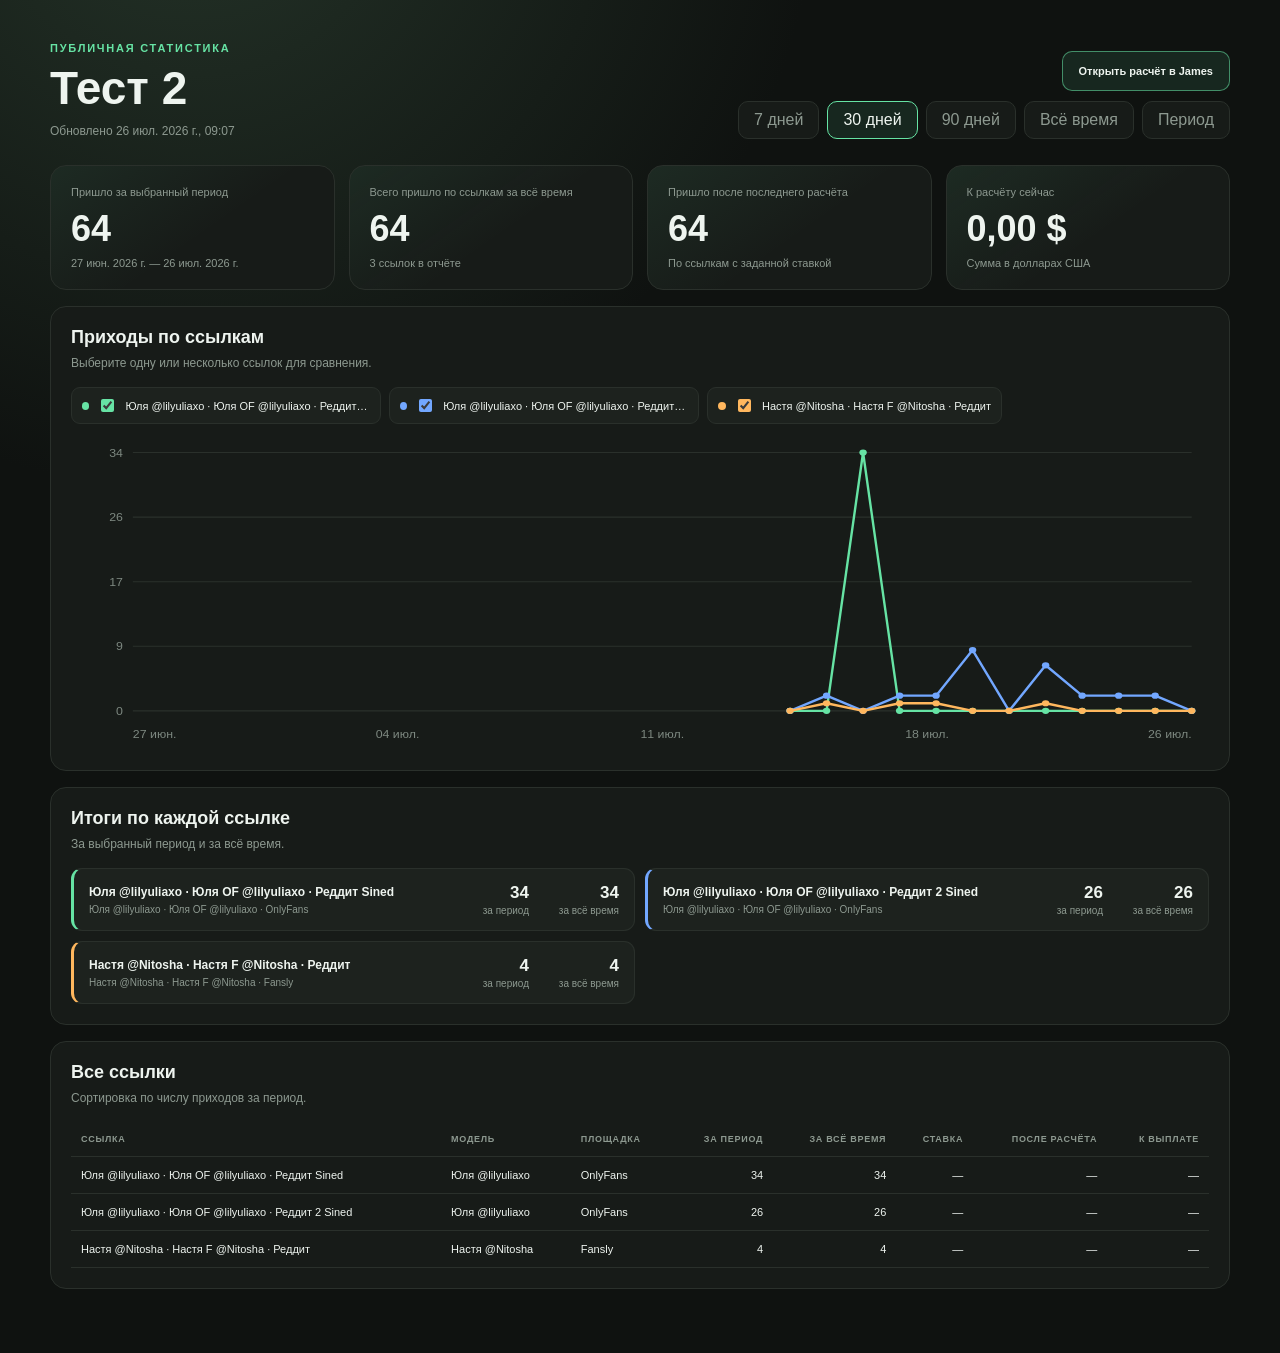
==== commit e7481390: "Update shared report · Тест 2" ====
--- a/shared/1/index.html
+++ b/shared/1/index.html
@@ -48,7 +48,7 @@
     <section class="card"><div class="card-heading"><div><h2>Итоги по каждой ссылке</h2><span class="muted">За выбранный период и за всё время.</span></div></div><div id="linkCards" class="link-cards"></div></section>
     <section class="card"><div class="card-heading"><div><h2>Все ссылки</h2><span class="muted">Сортировка по числу приходов за период.</span></div></div><div class="table-wrap"><table><thead><tr><th>Ссылка</th><th>Модель</th><th>Площадка</th><th class="number">За период</th><th class="number">За всё время</th><th class="number">Ставка</th><th class="number">После расчёта</th><th class="number">К выплате</th></tr></thead><tbody id="reportRows"></tbody></table></div></section>
   </main>
-  <script id="report-data" type="application/json">{"schemaVersion":2,"name":"Тест 2","generatedAt":"2026-07-26T08:44:13.723Z","managementUrl":"https://james-online-app.zendard78.chatgpt.site/?tab=sharedReports&report=1","series":[{"id":"c42627c9-34d9-4897-bea7-6b81f7893067:реддит sined","modelId":"legacy-model","modelName":"Юля @lilyuliaxo","pageId":"c42627c9-34d9-4897-bea7-6b81f7893067","pageName":"Юля OF @lilyuliaxo","platform":"onlyfans","label":"Юля @lilyuliaxo · Юля OF @lilyuliaxo · Реддит Sined","color":"#66e3a4","values":[{"date":"2026-07-15","value":0},{"date":"2026-07-16","value":0},{"date":"2026-07-17","value":34},{"date":"2026-07-18","value":0},{"date":"2026-07-19","value":0},{"date":"2026-07-20","value":0},{"date":"2026-07-21","value":0},{"date":"2026-07-22","value":0},{"date":"2026-07-23","value":0},{"date":"2026-07-24","value":0},{"date":"2026-07-25","value":0},{"date":"2026-07-26","value":0}],"total":34,"payout":{"rate":0,"settledTotal":0,"settledAt":"","dueSubscribers":34,"dueAmount":0}},{"id":"c42627c9-34d9-4897-bea7-6b81f7893067:реддит 2 sined","modelId":"legacy-model","modelName":"Юля @lilyuliaxo","pageId":"c42627c9-34d9-4897-bea7-6b81f7893067","pageName":"Юля OF @lilyuliaxo","platform":"onlyfans","label":"Юля @lilyuliaxo · Юля OF @lilyuliaxo · Реддит 2 Sined","color":"#72a7ff","values":[{"date":"2026-07-15","value":0},{"date":"2026-07-16","value":2},{"date":"2026-07-17","value":0},{"date":"2026-07-18","value":2},{"date":"2026-07-19","value":2},{"date":"2026-07-20","value":8},{"date":"2026-07-21","value":0},{"date":"2026-07-22","value":6},{"date":"2026-07-23","value":2},{"date":"2026-07-24","value":2},{"date":"2026-07-25","value":2},{"date":"2026-07-26","value":0}],"total":26,"payout":{"rate":0,"settledTotal":0,"settledAt":"","dueSubscribers":26,"dueAmount":0}},{"id":"5571b879-e197-4fa4-8a8e-0ea846f3043e:реддит","modelId":"cf2edc68-147a-4d9d-b8b1-5f0ba461cb7d","modelName":"Настя @Nitosha","pageId":"5571b879-e197-4fa4-8a8e-0ea846f3043e","pageName":"Настя F @Nitosha","platform":"fansly","label":"Настя @Nitosha · Настя F @Nitosha · Реддит","color":"#ffb75e","values":[{"date":"2026-07-15","value":0},{"date":"2026-07-16","value":1},{"date":"2026-07-17","value":0},{"date":"2026-07-18","value":1},{"date":"2026-07-19","value":1},{"date":"2026-07-20","value":0},{"date":"2026-07-21","value":0},{"date":"2026-07-22","value":1},{"date":"2026-07-23","value":0},{"date":"2026-07-24","value":0},{"date":"2026-07-25","value":0},{"date":"2026-07-26","value":0}],"total":4,"payout":{"rate":0,"settledTotal":0,"settledAt":"","dueSubscribers":4,"dueAmount":0}}]}</script>
+  <script id="report-data" type="application/json">{"schemaVersion":2,"name":"Тест 2","generatedAt":"2026-07-26T09:07:46.671Z","managementUrl":"https://james-online-app.zendard78.chatgpt.site/?tab=sharedReports&report=1","series":[{"id":"c42627c9-34d9-4897-bea7-6b81f7893067:реддит sined","modelId":"legacy-model","modelName":"Юля @lilyuliaxo","pageId":"c42627c9-34d9-4897-bea7-6b81f7893067","pageName":"Юля OF @lilyuliaxo","platform":"onlyfans","label":"Юля @lilyuliaxo · Юля OF @lilyuliaxo · Реддит Sined","color":"#66e3a4","values":[{"date":"2026-07-15","value":0},{"date":"2026-07-16","value":0},{"date":"2026-07-17","value":34},{"date":"2026-07-18","value":0},{"date":"2026-07-19","value":0},{"date":"2026-07-20","value":0},{"date":"2026-07-21","value":0},{"date":"2026-07-22","value":0},{"date":"2026-07-23","value":0},{"date":"2026-07-24","value":0},{"date":"2026-07-25","value":0},{"date":"2026-07-26","value":0}],"total":34,"payout":{"rate":0,"settledTotal":0,"settledAt":"","dueSubscribers":34,"dueAmount":0}},{"id":"c42627c9-34d9-4897-bea7-6b81f7893067:реддит 2 sined","modelId":"legacy-model","modelName":"Юля @lilyuliaxo","pageId":"c42627c9-34d9-4897-bea7-6b81f7893067","pageName":"Юля OF @lilyuliaxo","platform":"onlyfans","label":"Юля @lilyuliaxo · Юля OF @lilyuliaxo · Реддит 2 Sined","color":"#72a7ff","values":[{"date":"2026-07-15","value":0},{"date":"2026-07-16","value":2},{"date":"2026-07-17","value":0},{"date":"2026-07-18","value":2},{"date":"2026-07-19","value":2},{"date":"2026-07-20","value":8},{"date":"2026-07-21","value":0},{"date":"2026-07-22","value":6},{"date":"2026-07-23","value":2},{"date":"2026-07-24","value":2},{"date":"2026-07-25","value":2},{"date":"2026-07-26","value":0}],"total":26,"payout":{"rate":0,"settledTotal":0,"settledAt":"","dueSubscribers":26,"dueAmount":0}},{"id":"5571b879-e197-4fa4-8a8e-0ea846f3043e:реддит","modelId":"cf2edc68-147a-4d9d-b8b1-5f0ba461cb7d","modelName":"Настя @Nitosha","pageId":"5571b879-e197-4fa4-8a8e-0ea846f3043e","pageName":"Настя F @Nitosha","platform":"fansly","label":"Настя @Nitosha · Настя F @Nitosha · Реддит","color":"#ffb75e","values":[{"date":"2026-07-15","value":0},{"date":"2026-07-16","value":1},{"date":"2026-07-17","value":0},{"date":"2026-07-18","value":1},{"date":"2026-07-19","value":1},{"date":"2026-07-20","value":0},{"date":"2026-07-21","value":0},{"date":"2026-07-22","value":1},{"date":"2026-07-23","value":0},{"date":"2026-07-24","value":0},{"date":"2026-07-25","value":0},{"date":"2026-07-26","value":0}],"total":4,"payout":{"rate":0,"settledTotal":0,"settledAt":"","dueSubscribers":4,"dueAmount":0}}]}</script>
   <script>(function publicReportApp() {
   const report = JSON.parse(document.querySelector("#report-data").textContent);
   const selected = new Set(report.series.map((item) => item.id));
